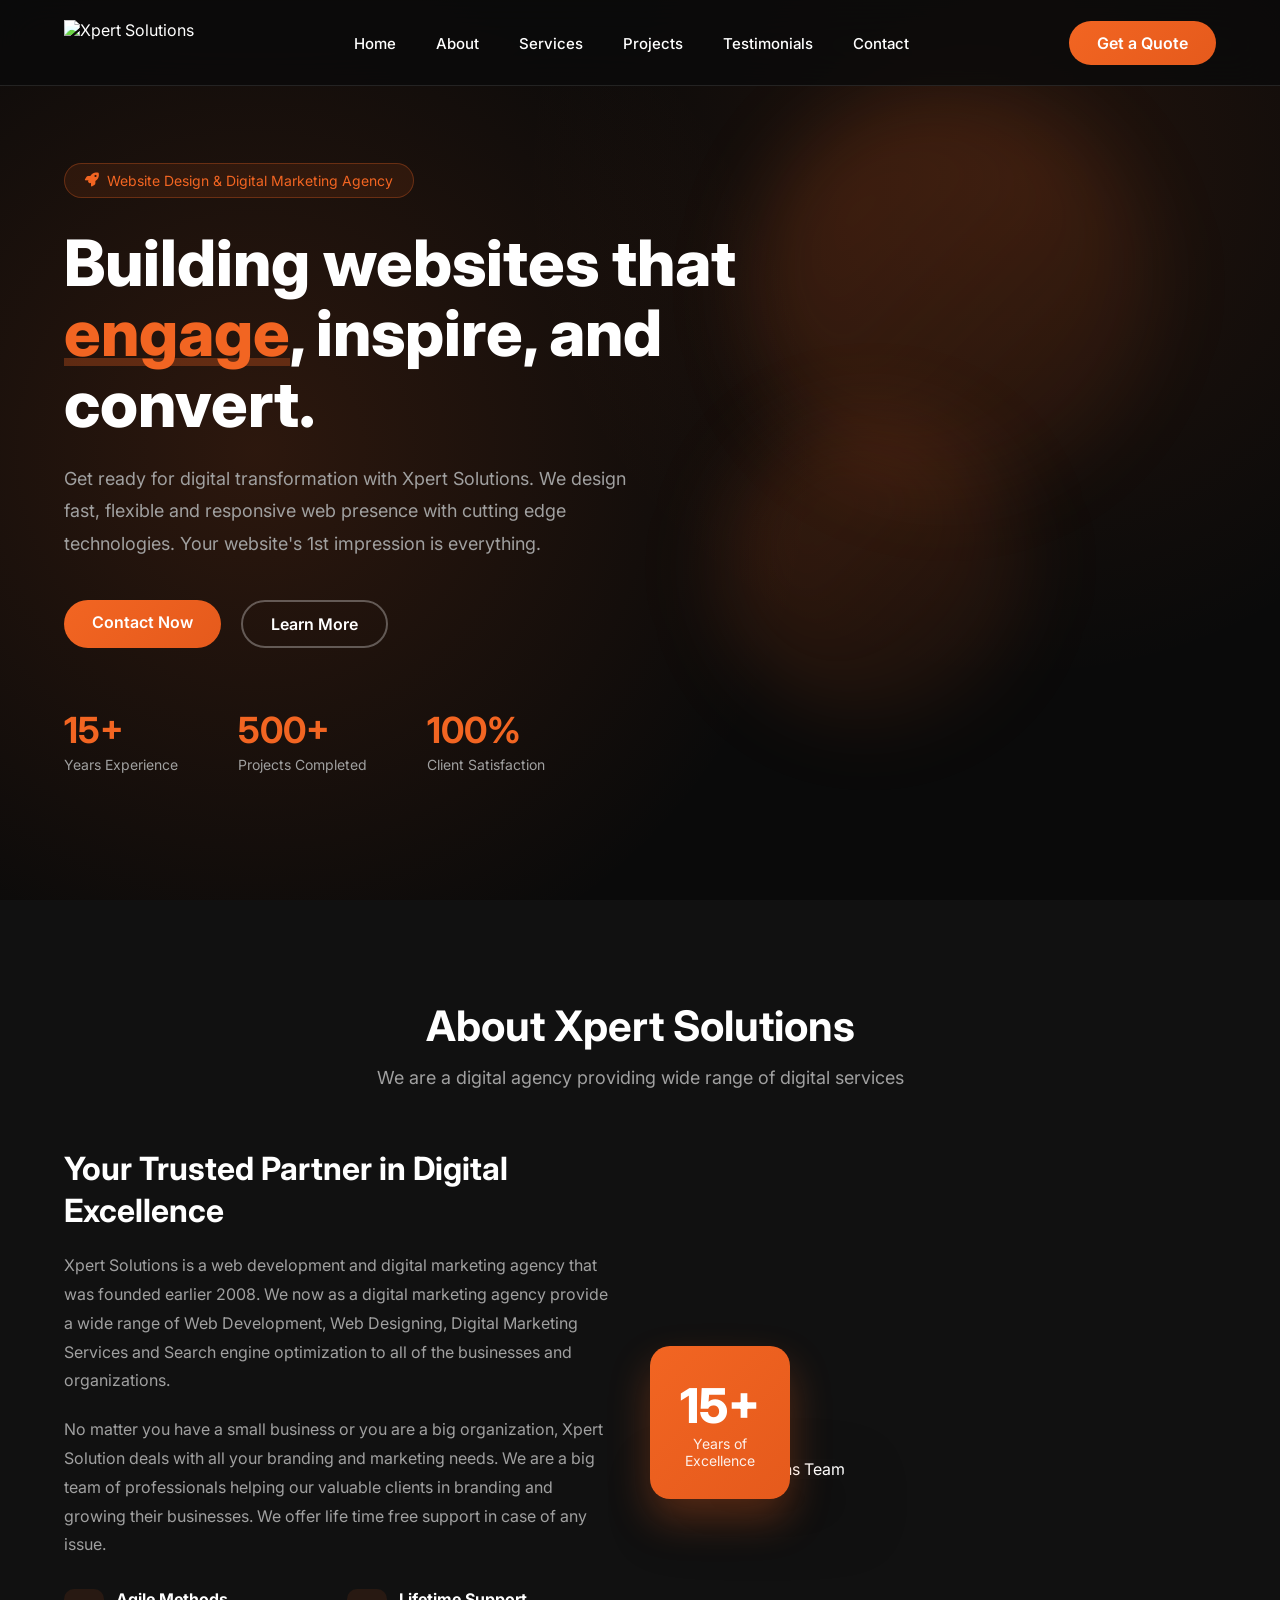
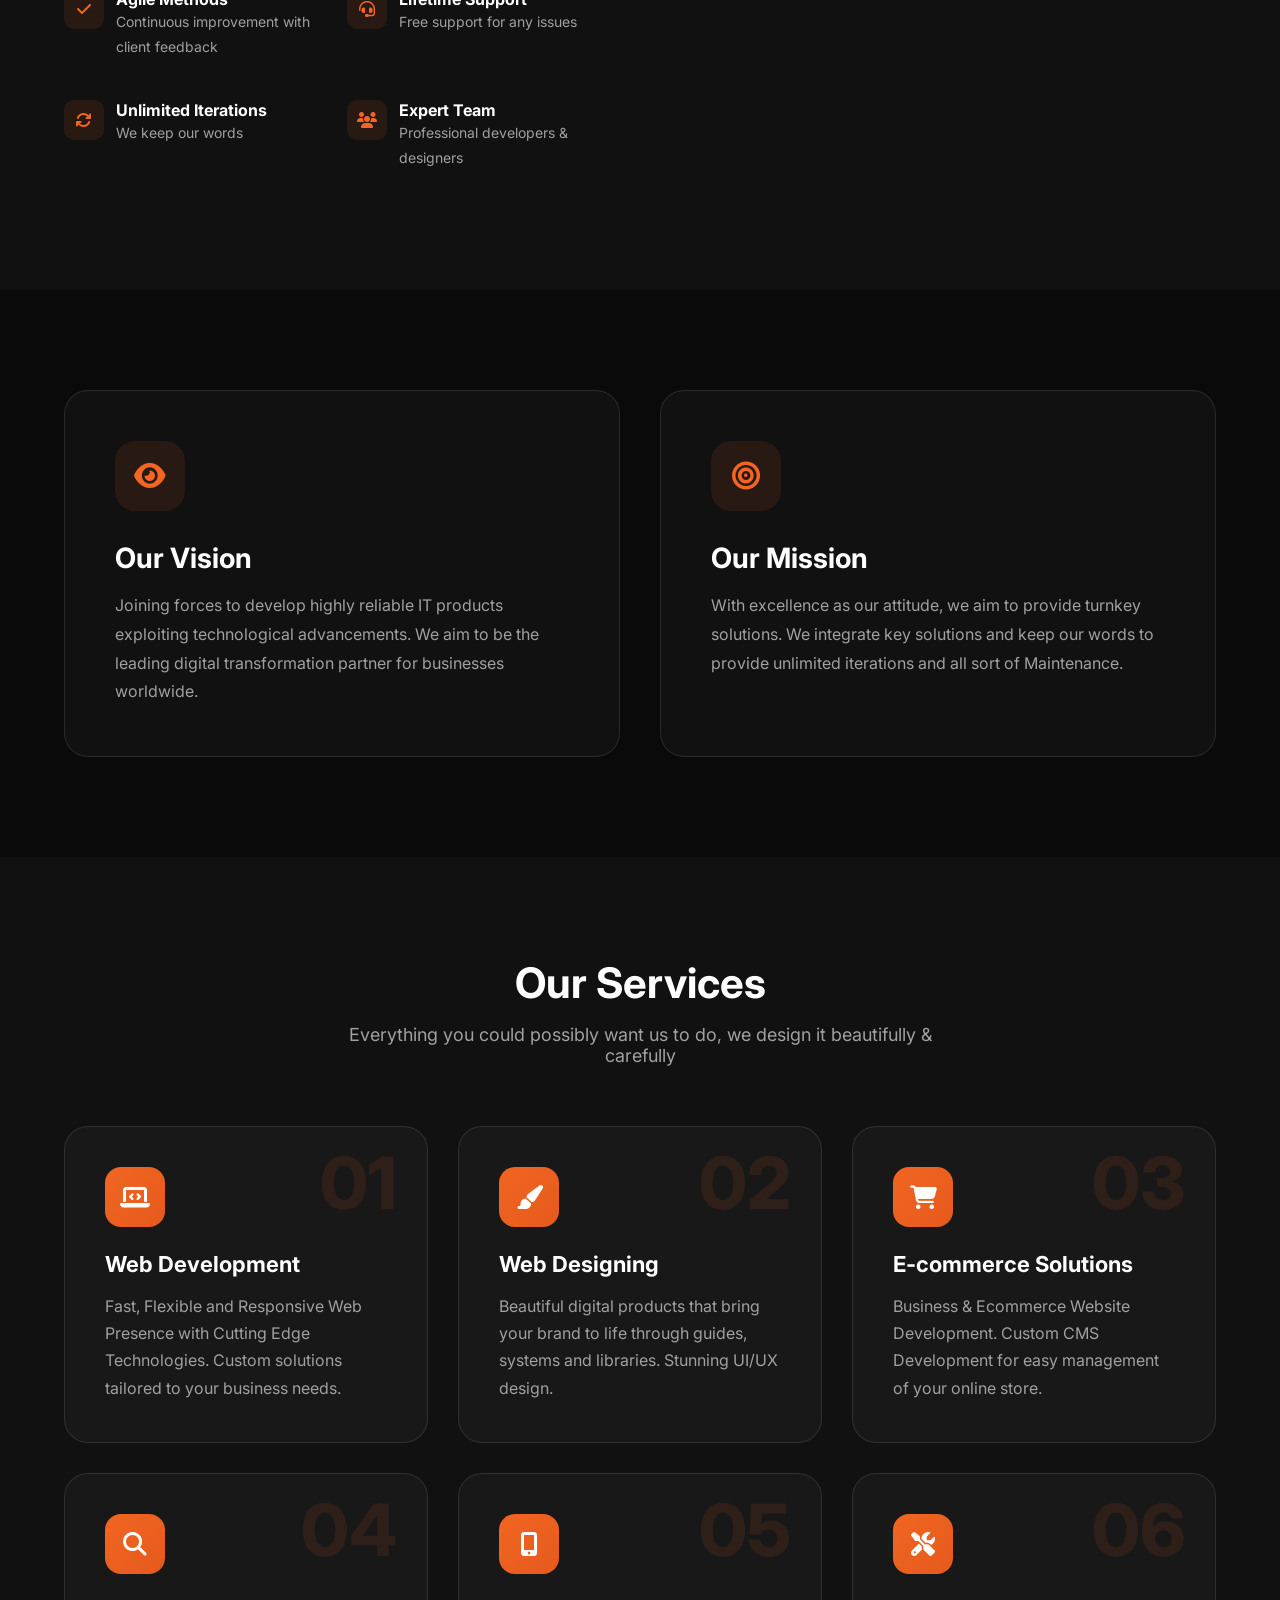
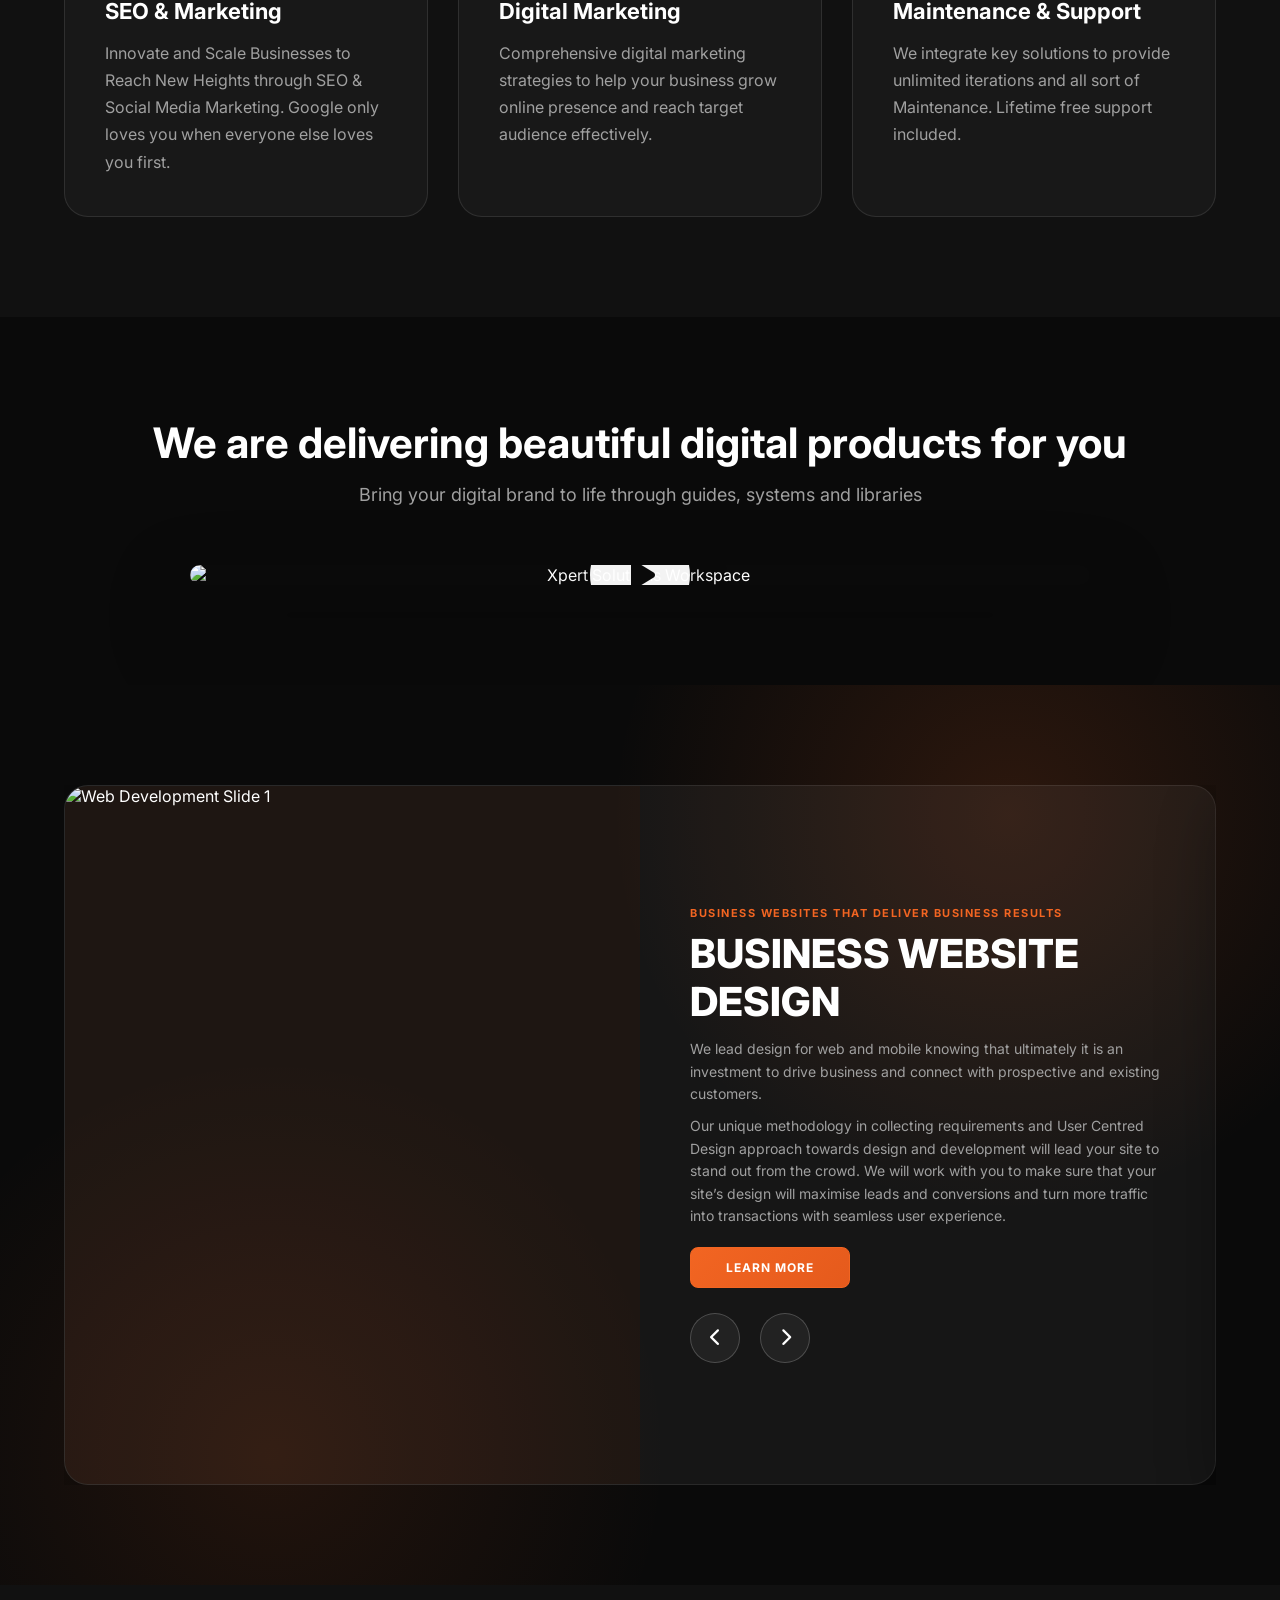
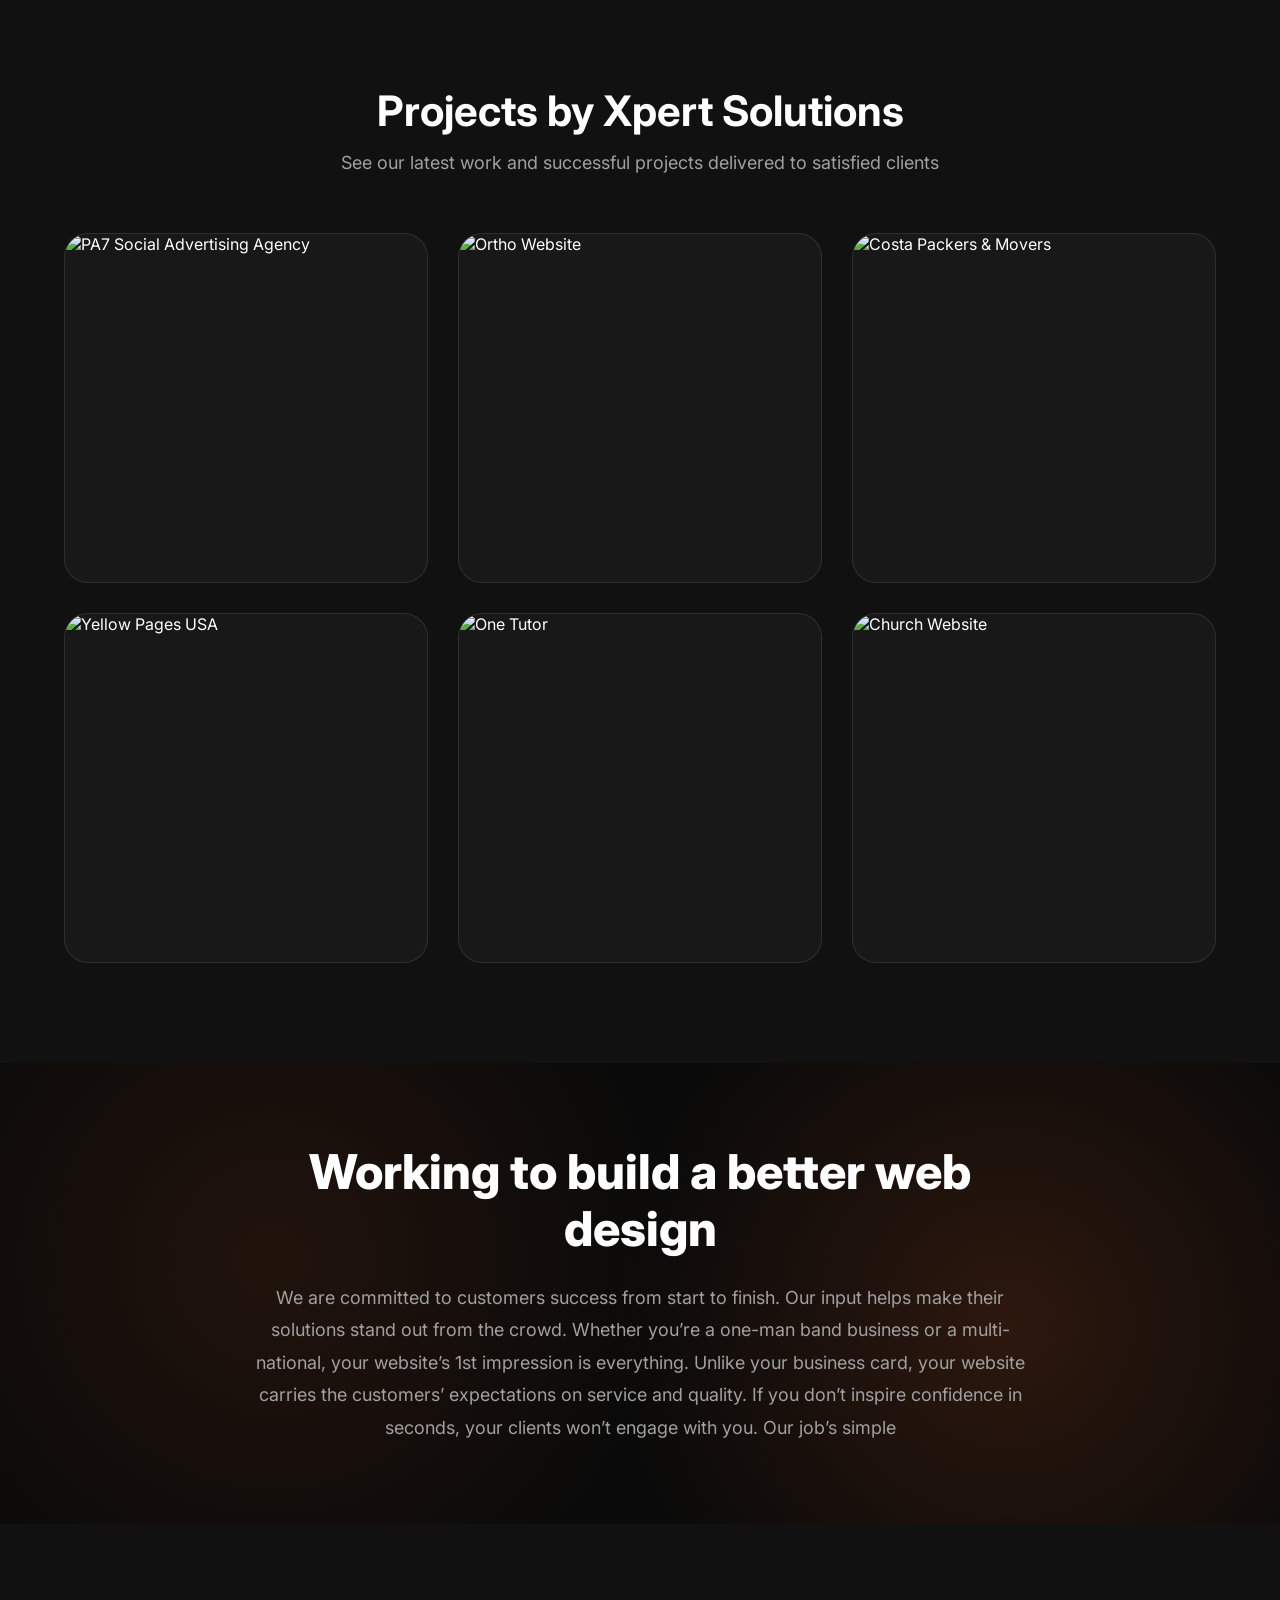
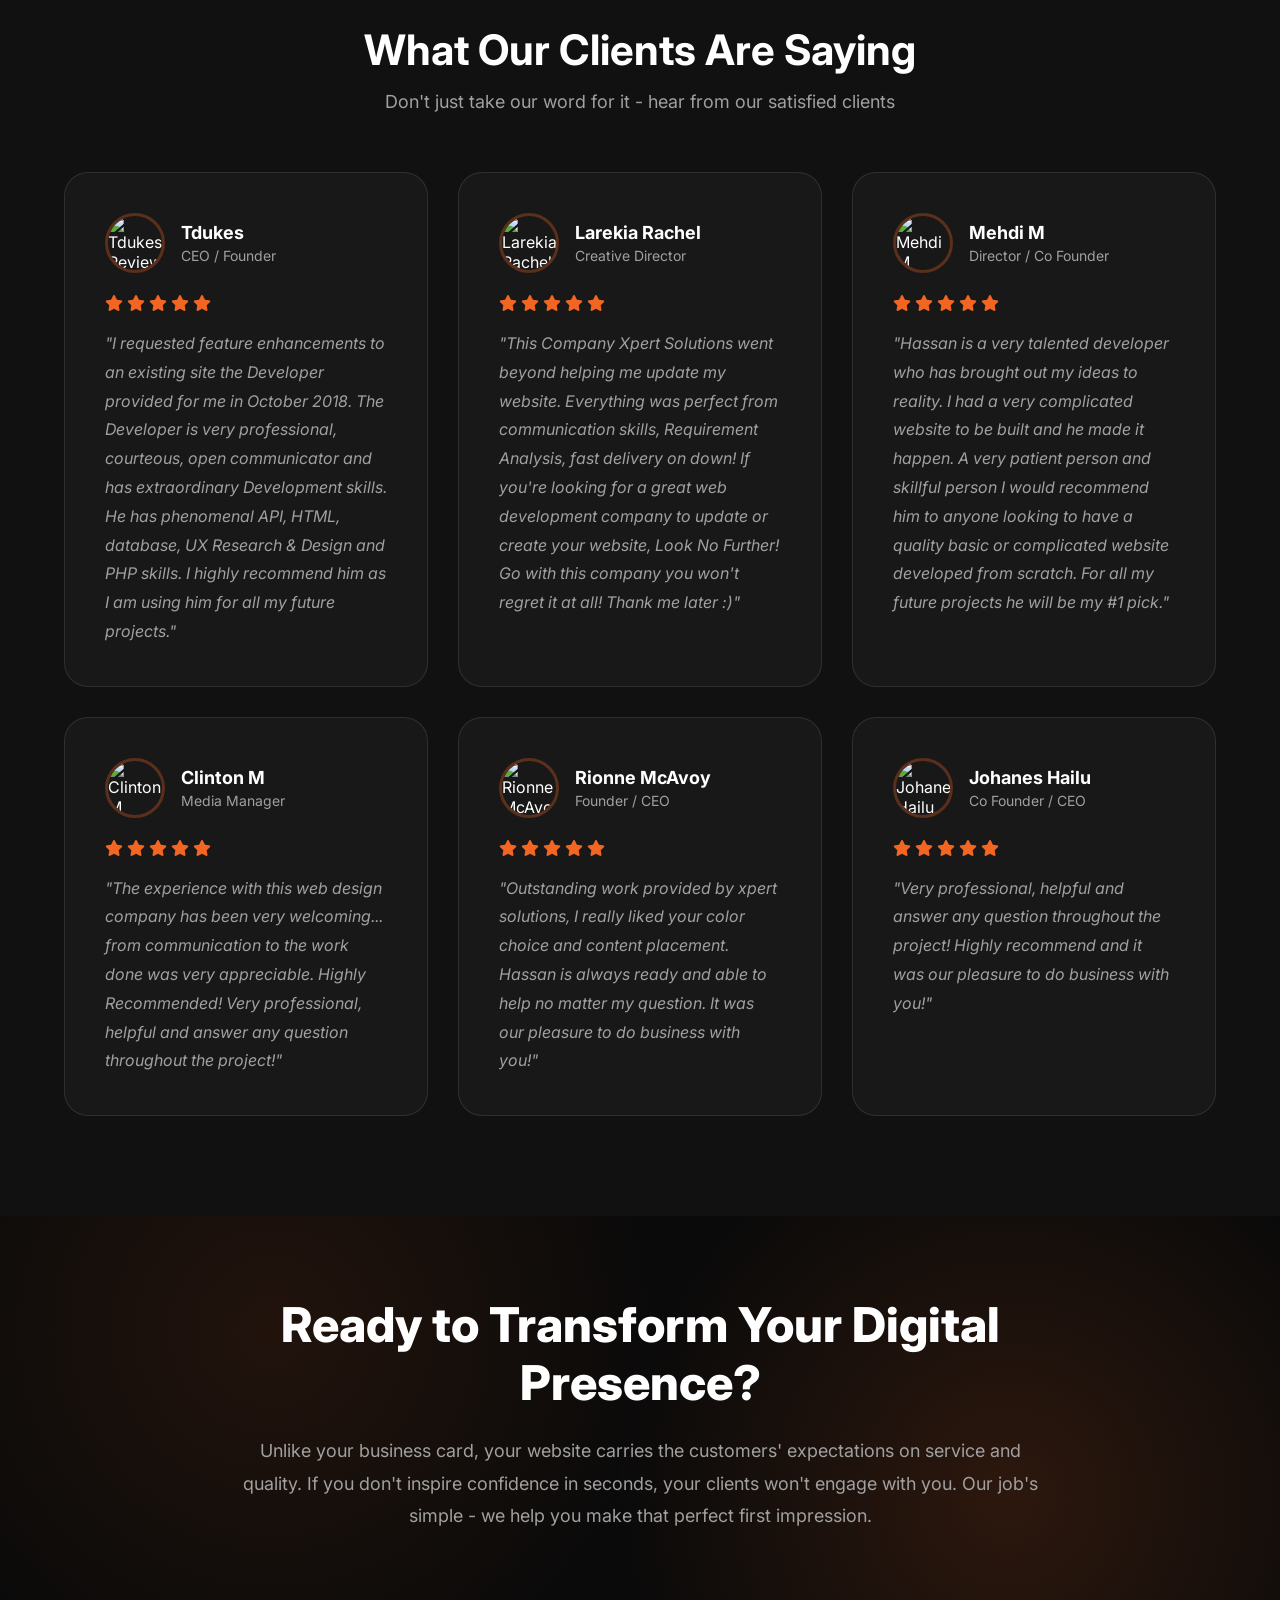
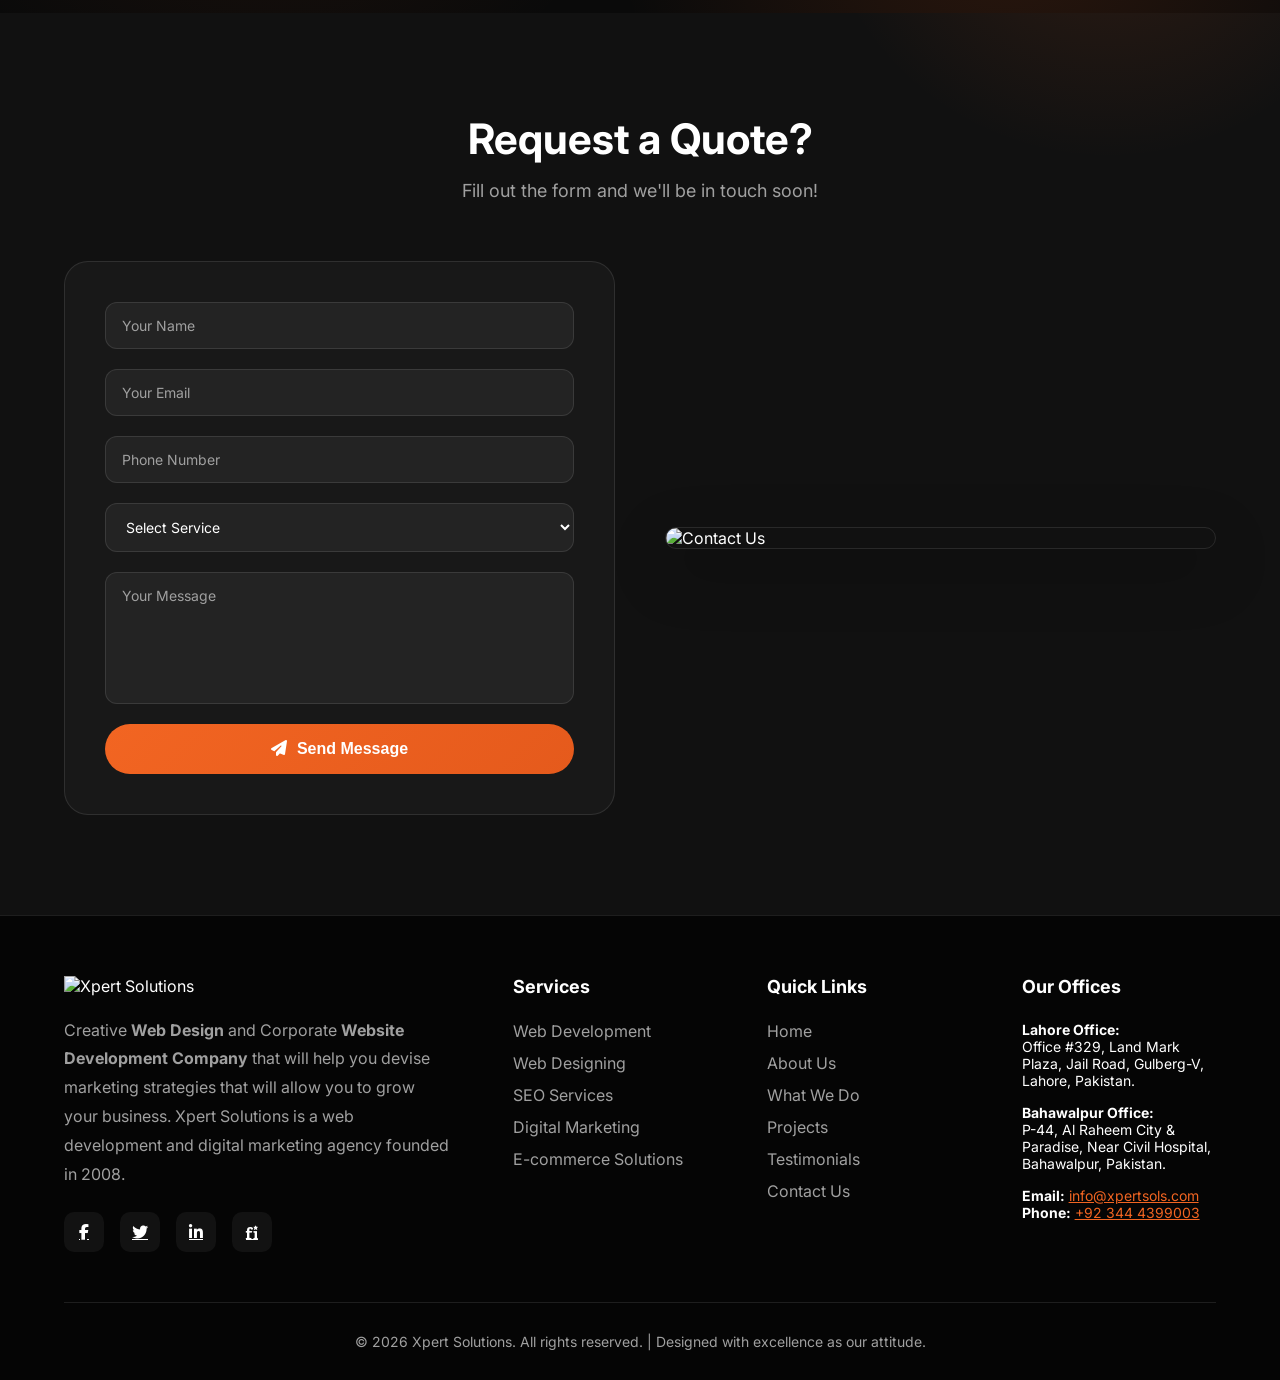
==== index.html @ 2052eae1 "first commit" ====
<!DOCTYPE html>
<html lang="en">
<head>
    <meta charset="UTF-8">
    <meta name="viewport" content="width=device-width, initial-scale=1.0">
    <meta http-equiv="X-UA-Compatible" content="IE=edge" />

    <!-- Title and Description -->
    <title>Xpert Solutions | Website Design Company in Lahore & Bahawalpur</title>
    <meta name="author" content="Xpert Solutions">
    <meta name="description" content="Xpert Solutions is a website design & development company in Lahore and Bahawalpur (Pakistan) providing solutions to design, build and maintain websites. Web development, digital marketing, and SEO services worldwide.">
    <meta name="keywords" content="Website Design Company, Xpert Solutions Lahore, Web Development, Web Development Bahawalpur, custom web design, web developing companies, web design company, Lahore, digital marketing, SEO services">

    <!-- Canonical & OG Tags -->
    <link rel="canonical" href="https://xpertsols.com/" />
    <meta property="og:title" content="Xpert Solutions | Website Design Company" />
    <meta property="og:description" content="Professional website design & development company in Lahore and Bahawalpur, Pakistan. Providing web design, web development, digital marketing, and SEO services worldwide." />
    <meta property="og:image" content="https://xpertsols.com/images/logo.png" />
    <meta property="og:type" content="website" />
    <meta property="og:url" content="https://xpertsols.com/" />

    <!-- Favicon -->
    <link rel="shortcut icon" href="images/favicon.ico">
    <link rel="apple-touch-icon" sizes="180x180" href="images/icons/apple-icon-180x180.png">
    <link rel="icon" type="image/png" sizes="32x32" href="images/icons/favicon-32x32.png">
    <link rel="icon" type="image/png" sizes="96x96" href="images/icons/favicon-96x96.png">
    <link rel="icon" type="image/png" sizes="16x16" href="images/icons/favicon-16x16.png">
    <meta name="theme-color" content="#F26522">

    <!-- Fonts -->
    <link href="https://fonts.googleapis.com/css2?family=Inter:wght@300;400;500;600;700;800;900&display=swap" rel="stylesheet">
    <link rel="stylesheet" href="https://cdnjs.cloudflare.com/ajax/libs/font-awesome/6.4.0/css/all.min.css">

    <!-- Styles -->
    <link rel="stylesheet" href="css/style.css">
    <link rel="stylesheet" href="https://unpkg.com/swiper/swiper-bundle.min.css">

    <!-- Google Analytics -->
    <script async src="https://www.googletagmanager.com/gtag/js?id=UA-179121588-1"></script>
    <script>
      window.dataLayer = window.dataLayer || [];
      function gtag(){dataLayer.push(arguments);}
      gtag('js', new Date());
      gtag('config', 'UA-179121588-1');
    </script>

    <!-- Schema.org JSON-LD Markup -->
    <script type="application/ld+json">
    {
      "@context": "https://schema.org",
      "@graph": [
        {
          "@type": "WebSite",
          "@id": "https://xpertsols.com/#website",
          "url": "https://xpertsols.com/",
          "name": "Xpert Solutions - Web Design & Development",
          "description": "Professional web design and development services from Pakistan. Expert solutions for businesses globally.",
          "potentialAction": {
            "@type": "SearchAction",
            "target": "https://xpertsols.com/?s={search_term_string}",
            "query-input": "required name=search_term_string"
          },
          "inLanguage": "en-US"
        },
        {
          "@type": "Organization",
          "@id": "https://xpertsols.com/#organization",
          "name": "Xpert Solutions",
          "alternateName": "Xpertsols",
          "url": "https://xpertsols.com/",
          "logo": "https://xpertsols.com/images/logo.png",
          "description": "A leading IT company in Pakistan offering expert web development, digital marketing, SEO, and mobile app development services worldwide.",
          "foundingDate": "2008",
          "email": "info@xpertsols.com",
          "telephone": "+923444399003",
          "contactPoint": {
            "@type": "ContactPoint",
            "telephone": "+923444399003",
            "contactType": "customer service",
            "email": "info@xpertsols.com",
            "availableLanguage": ["English", "Urdu"],
            "areaServed": ["PK", "Worldwide"]
          },
          "sameAs": [
            "https://facebook.com/xpertsolution",
            "https://twitter.com/xpertsolz",
            "https://pk.linkedin.com/company/xpert-solutions-lahore",
            "https://www.fiverr.com/xpert_solutions",
            "https://www.instagram.com/xpertsols.web/"
          ]
        },
        {
          "@type": "LocalBusiness",
          "@id": "https://xpertsols.com/#lahore-office",
          "name": "Xpert Solutions - Lahore Office",
          "url": "https://xpertsols.com/",
          "description": "Web development and digital marketing services in Lahore and worldwide.",
          "address": {
            "@type": "PostalAddress",
            "streetAddress": "Office #329, Land Mark Plaza, Jail Road, Gulberg-V",
            "addressLocality": "Lahore",
            "addressRegion": "Punjab",
            "postalCode": "54000",
            "addressCountry": "PK"
          },
          "geo": {
            "@type": "GeoCoordinates",
            "latitude": "31.5348626",
            "longitude": "74.3462584"
          },
          "telephone": "+923444399003",
          "email": "info@xpertsols.com"
        },
        {
          "@type": "LocalBusiness",
          "@id": "https://xpertsols.com/#bahawalpur-office",
          "name": "Xpert Solutions - Bahawalpur Office",
          "url": "https://xpertsols.com/",
          "description": "Web development and digital marketing services in Bahawalpur and worldwide.",
          "address": {
            "@type": "PostalAddress",
            "streetAddress": "P-44, Al Raheem City & Paradise, Near Civil Hospital",
            "addressLocality": "Bahawalpur",
            "addressRegion": "Punjab",
            "postalCode": "63100",
            "addressCountry": "PK"
          },
          "geo": {
            "@type": "GeoCoordinates",
            "latitude": "29.414143",
            "longitude": "71.716901"
          },
          "telephone": "+923444399003",
          "email": "info@xpertsols.com"
        }
      ]
    }
    </script>

    <style>
    html {
        scroll-behavior: smooth;
    }
    </style>
</head>
<body>
    <!-- Navigation -->
    <nav>
        <img src="https://kimi-web-img.moonshot.cn/img/xpertsols.com/3535f3f01b82acaddc8b05c3e791234a4aa2d5bd.png" alt="Xpert Solutions" class="logo">
        <ul class="nav-links">
            <li><a href="#home">Home</a></li>
            <li><a href="#about">About</a></li>
            <li><a href="#services">Services</a></li>
            <li><a href="#projects">Projects</a></li>
            <li><a href="#testimonials">Testimonials</a></li>
            <li><a href="#contact">Contact</a></li>
        </ul>
        <a href="#contact" class="cta-btn">Get a Quote</a>
    </nav>

    <!-- Hero Section -->
    <section class="hero" id="home">
        <div class="hero-bg"></div>
        <div class="floating-shape shape-1"></div>
        <div class="floating-shape shape-2"></div>

        <div class="hero-content">
            <div class="hero-badge">
                <i class="fas fa-rocket"></i>
                <span>Website Design & Digital Marketing Agency</span>
            </div>
            <h1>Building websites that <span>engage</span>, inspire, and convert.</h1>
            <p>Get ready for digital transformation with Xpert Solutions. We design fast, flexible and responsive web presence with cutting edge technologies. Your website's 1st impression is everything.</p>
            <div class="hero-buttons">
                <a href="#contact" class="cta-btn">Contact Now</a>
                <a href="#about" class="btn-secondary">Learn More</a>
            </div>
            <div class="hero-stats">
                <div class="stat-item">
                    <h3>15+</h3>
                    <p>Years Experience</p>
                </div>
                <div class="stat-item">
                    <h3>500+</h3>
                    <p>Projects Completed</p>
                </div>
                <div class="stat-item">
                    <h3>100%</h3>
                    <p>Client Satisfaction</p>
                </div>
            </div>
        </div>
    </section>

    <!-- About Section -->
    <section class="about" id="about">
        <div class="section-header scroll-reveal">
            <h2>About Xpert Solutions</h2>
            <p>We are a digital agency providing wide range of digital services</p>
        </div>

        <div class="about-grid">
            <div class="about-content scroll-reveal">
                <h3>Your Trusted Partner in Digital Excellence</h3>
                <p>Xpert Solutions is a web development and digital marketing agency that was founded earlier 2008. We now as a digital marketing agency provide a wide range of Web Development, Web Designing, Digital Marketing Services and Search engine optimization to all of the businesses and organizations.</p>
                <p>No matter you have a small business or you are a big organization, Xpert Solution deals with all your branding and marketing needs. We are a big team of professionals helping our valuable clients in branding and growing their businesses. We offer life time free support in case of any issue.</p>

                <div class="about-features">
                    <div class="feature-item">
                        <div class="feature-icon">
                            <i class="fas fa-check"></i>
                        </div>
                        <div>
                            <h4>Agile Methods</h4>
                            <p style="font-size: 14px;">Continuous improvement with client feedback</p>
                        </div>
                    </div>
                    <div class="feature-item">
                        <div class="feature-icon">
                            <i class="fas fa-headset"></i>
                        </div>
                        <div>
                            <h4>Lifetime Support</h4>
                            <p style="font-size: 14px;">Free support for any issues</p>
                        </div>
                    </div>
                    <div class="feature-item">
                        <div class="feature-icon">
                            <i class="fas fa-sync"></i>
                        </div>
                        <div>
                            <h4>Unlimited Iterations</h4>
                            <p style="font-size: 14px;">We keep our words</p>
                        </div>
                    </div>
                    <div class="feature-item">
                        <div class="feature-icon">
                            <i class="fas fa-users"></i>
                        </div>
                        <div>
                            <h4>Expert Team</h4>
                            <p style="font-size: 14px;">Professional developers & designers</p>
                        </div>
                    </div>
                </div>
            </div>

            <div class="about-image scroll-reveal">
                <img src="https://images.unsplash.com/photo-1522071820081-009f0129c71c?w=800&auto=format&fit=crop&q=80" alt="Xpert Solutions Team">
                <div class="experience-badge">
                    <h4>15+</h4>
                    <p>Years of<br>Excellence</p>
                </div>
            </div>
        </div>
    </section>

    <!-- Vision & Mission -->
    <section class="vision-mission">
        <div class="vm-grid">
            <div class="vm-card scroll-reveal">
                <div class="vm-icon">
                    <i class="fas fa-eye"></i>
                </div>
                <h3>Our Vision</h3>
                <p>Joining forces to develop highly reliable IT products exploiting technological advancements. We aim to be the leading digital transformation partner for businesses worldwide.</p>
            </div>
            <div class="vm-card scroll-reveal">
                <div class="vm-icon">
                    <i class="fas fa-bullseye"></i>
                </div>
                <h3>Our Mission</h3>
                <p>With excellence as our attitude, we aim to provide turnkey solutions. We integrate key solutions and keep our words to provide unlimited iterations and all sort of Maintenance.</p>
            </div>
        </div>
    </section>

    <!-- Services Section -->
    <section class="services" id="services">
        <div class="section-header scroll-reveal">
            <h2>Our Services</h2>
            <p>Everything you could possibly want us to do, we design it beautifully & carefully</p>
        </div>

        <div class="services-grid">
            <div class="service-card scroll-reveal">
                <span class="service-number">01</span>
                <div class="service-icon">
                    <i class="fas fa-laptop-code"></i>
                </div>
                <h3>Web Development</h3>
                <p>Fast, Flexible and Responsive Web Presence with Cutting Edge Technologies. Custom solutions tailored to your business needs.</p>
            </div>

            <div class="service-card scroll-reveal">
                <span class="service-number">02</span>
                <div class="service-icon">
                    <i class="fas fa-paint-brush"></i>
                </div>
                <h3>Web Designing</h3>
                <p>Beautiful digital products that bring your brand to life through guides, systems and libraries. Stunning UI/UX design.</p>
            </div>

            <div class="service-card scroll-reveal">
                <span class="service-number">03</span>
                <div class="service-icon">
                    <i class="fas fa-shopping-cart"></i>
                </div>
                <h3>E-commerce Solutions</h3>
                <p>Business & Ecommerce Website Development. Custom CMS Development for easy management of your online store.</p>
            </div>

            <div class="service-card scroll-reveal">
                <span class="service-number">04</span>
                <div class="service-icon">
                    <i class="fas fa-search"></i>
                </div>
                <h3>SEO & Marketing</h3>
                <p>Innovate and Scale Businesses to Reach New Heights through SEO & Social Media Marketing. Google only loves you when everyone else loves you first.</p>
            </div>

            <div class="service-card scroll-reveal">
                <span class="service-number">05</span>
                <div class="service-icon">
                    <i class="fas fa-mobile-alt"></i>
                </div>
                <h3>Digital Marketing</h3>
                <p>Comprehensive digital marketing strategies to help your business grow online presence and reach target audience effectively.</p>
            </div>

            <div class="service-card scroll-reveal">
                <span class="service-number">06</span>
                <div class="service-icon">
                    <i class="fas fa-tools"></i>
                </div>
                <h3>Maintenance & Support</h3>
                <p>We integrate key solutions to provide unlimited iterations and all sort of Maintenance. Lifetime free support included.</p>
            </div>
        </div>
    </section>

    <!-- Video Section -->
    <section class="video-section">
        <div class="section-header scroll-reveal">
            <h2>We are delivering beautiful digital products for you</h2>
            <p>Bring your digital brand to life through guides, systems and libraries</p>
        </div>

        <div class="video-container scroll-reveal">
            <div class="video-wrapper">
                <img src="https://images.unsplash.com/photo-1600880292203-757bb62b4baf?w=900&auto=format&fit=crop&q=80" alt="Xpert Solutions Workspace">
                <div class="play-button" onclick="alert('Video coming soon!')">
                    <i class="fas fa-play"></i>
                </div>
            </div>
        </div>
    </section>

    <!-- Services Slider Section -->
    <section class="services-slider-section">
        <div class="swiper-container" id="servicesSwiper">
            <div class="swiper-wrapper">
                <!-- Slide 1 -->
                <div class="swiper-slide">
                    <div class="slider-content-wrapper">
                        <div class="slider-image-side">
                            <img src="https://xpertsols.com/images/parallax-bg8.jpg?w=800&auto=format&fit=crop&q=80" alt="Web Development Slide 1">
                        </div>
                        <div class="slider-text-side">
                            <span class="slider-tag">BUSINESS WEBSITES THAT DELIVER BUSINESS RESULTS</span>
                            <h2 class="slider-heading">BUSINESS WEBSITE DESIGN</h2>
                            <p class="slider-description">We lead design for web and mobile knowing that ultimately it is an investment to drive business and connect with prospective and existing customers.</p>
                            <p class="slider-description">Our unique methodology in collecting requirements and User Centred Design approach towards design and development will lead your site to stand out from the crowd. We will work with you to make sure that your site’s design will maximise leads and conversions and turn more traffic into transactions with seamless user experience.</p>
                            <a href="#contact" class="slider-btn">LEARN MORE</a>
                            <div class="slider-nav-custom">
                                <button class="slider-arrow slider-prev">
                                    <i class="fas fa-chevron-left"></i>
                                </button>
                                <button class="slider-arrow slider-next">
                                    <i class="fas fa-chevron-right"></i>
                                </button>
                            </div>
                        </div>
                    </div>
                </div>

                <!-- Slide 2 -->
                <div class="swiper-slide">
                    <div class="slider-content-wrapper">
                        <div class="slider-image-side">
                            <img src="https://xpertsols.com/images/homepage-9-parallax-img6.jpg?w=800&auto=format&fit=crop&q=80" alt="Web Design Slide 2">
                        </div>
                        <div class="slider-text-side">
                            <span class="slider-tag">GREAT USABILITY AND RESULTS ON ALL DEVICES</span>
                            <h2 class="slider-heading">RESPONSIVE WEB DESIGN</h2>
                            <p class="slider-description"><strong>There is no longer need for separate mobile or tablet websites, as we can bring it all together in one solution.</strong> Make your new site available to all platforms and perform efficiently on any device. Any digital project we will do for you on the web we will make sure that it seamlessly works on any device and any platform.</p>
                            <p class="slider-description">This means that whether your prospects are coming from mobile, tablet, laptop, desktop or TV – the site will work seamlessly giving the same great user experience. We achieve this by introducing mobile first approach from the beginning of the project. When we do design mobile first is our thinking and at development stage our developers and designers use clever CSS, JavaScript, jQuery, media queries to make it all happen.</p>
                            <a href="#contact" class="slider-btn">ABOUT COMPANY</a>
                            <div class="slider-nav-custom">
                                <button class="slider-arrow slider-prev">
                                    <i class="fas fa-chevron-left"></i>
                                </button>
                                <button class="slider-arrow slider-next">
                                    <i class="fas fa-chevron-right"></i>
                                </button>
                            </div>
                        </div>
                    </div>
                </div>

                <!-- Slide 3 -->
                <div class="swiper-slide">
                    <div class="slider-content-wrapper">
                        <div class="slider-image-side">
                            <img src="https://xpertsols.com/images/banner/xpert-solutions-bg-01.jpg?w=800&auto=format&fit=crop&q=80" alt="E-commerce Slide 3">
                        </div>
                        <div class="slider-text-side">
                            <span class="slider-tag">HIGHER CONVERSION RATES WITH THE RIGHT USER EXPERIENCE</span>
                            <h2 class="slider-heading">ECOMMERCE WEBSITE Development</h2>
                            <p class="slider-description"><strong>Our customer centric persona and goal driven design and development methodology delivers a digital presence that not only makes your brand stand out from the crowd but delivers on the conversion goals of your digital strategy.</strong> When designing for eCommerce store our main focus is to maintain the brand identity according to your guidelines and aesthetics while at the same time optimise the design to increase user engagement and time on site, while lowering bounce rates and boosting conversions.</p>
                            <p class="slider-description">Using the user centred design methodology, we are able to draw the right balance between business and prospect goals. As a result our eCommerce sites are search engine friendly, on site search drives the prospect to the products they are looking for and prime real estate on both desktops and mobile is efficiently used so that customer always able to find what they are looking for easily.</p>
                            <a href="#contact" class="slider-btn">GET STARTED</a>
                            <div class="slider-nav-custom">
                                <button class="slider-arrow slider-prev">
                                    <i class="fas fa-chevron-left"></i>
                                </button>
                                <button class="slider-arrow slider-next">
                                    <i class="fas fa-chevron-right"></i>
                                </button>
                            </div>
                        </div>
                    </div>
                </div>

                <!-- Slide 4 -->
                <div class="swiper-slide">
                    <div class="slider-content-wrapper">
                        <div class="slider-image-side">
                            <img src="https://xpertsols.com/images/image-right.png?w=800&auto=format&fit=crop&q=80" alt="Web Design Slide 2">
                        </div>
                        <div class="slider-text-side">
                            <span class="slider-tag">EASY WEBSITE ORGANIZATION AND MAINTENANCE</span>
                            <h2 class="slider-heading">WORDPRESS WEBSITE</h2>
                            <p class="slider-description"><strong>We use one of the most well-respected platforms in the industry. WordPress has an extensive range of features and has a huge array of plugins.</strong> It is the leading open source Content Management System (CMS) for all types of sites. When we launch our sites, we store all the content along with design and images in WordPress.</p>
                            <p class="slider-description">Using the user centred design methodology, we are able to draw the right balance between business and prospect goals. As a result, our WordPress sites are search engine friendly, on site search drives the prospect to the service they are looking for and prime real estate on both desktops and mobile is efficiently used so that customer always able to find what they are looking for easily. The use of templates within the CMS leads to brand consistency and low cost as same templates can be reused again and again.</p>
                            <a href="#contact" class="slider-btn">ABOUT COMPANY</a>
                            <div class="slider-nav-custom">
                                <button class="slider-arrow slider-prev">
                                    <i class="fas fa-chevron-left"></i>
                                </button>
                                <button class="slider-arrow slider-next">
                                    <i class="fas fa-chevron-right"></i>
                                </button>
                            </div>
                        </div>
                    </div>
                </div>
            </div>
        </div>
    </section>

    <!-- Projects Section -->
    <section class="projects" id="projects">
        <div class="section-header scroll-reveal">
            <h2>Projects by Xpert Solutions</h2>
            <p>See our latest work and successful projects delivered to satisfied clients</p>
        </div>

        <div class="projects-grid">
            <div class="project-card scroll-reveal">
                <div class="project-image cursor-pointer" onclick="openLightbox('https://xpertsols.com/images/PA7-Social-Advertising-Agency.jpg', 'PA7 Social Advertising Agency')">
                    <img src="https://xpertsols.com/images/PA7-Social-Advertising-Agency.jpg" alt="PA7 Social Advertising Agency">
                    <div class="project-overlay">
                        <div class="project-info cursor-pointer" onclick="event.stopPropagation(); window.open('https://pa7.jora-friends-entwicklungsserver.de/', '_blank')">
                            <h3 class="project-link">PA7 Social Advertising</h3>
                            <p class="project-link">Website Development</p>
                        </div>
                    </div>
                </div>
            </div>

            <div class="project-card scroll-reveal">
                <div class="project-image cursor-pointer" onclick="openLightbox('https://xpertsols.com/images/ortho.jpg', 'Ortho Website')">
                    <img src="https://xpertsols.com/images/ortho.jpg" alt="Ortho Website">
                    <div class="project-overlay">
                        <div class="project-info cursor-pointer" onclick="event.stopPropagation(); window.open('https://orthopaedietechnik-kuehnreich.de/', '_blank')">
                            <h3 class="project-link">Ortho Website</h3>
                            <p class="project-link">WordPress Development</p>
                        </div>
                    </div>
                </div>
            </div>

            <div class="project-card scroll-reveal">
                <div class="project-image cursor-pointer" onclick="openLightbox('https://xpertsols.com/images/costa.jpg', 'Costa Packers & Movers')">
                    <img src="https://xpertsols.com/images/costa.jpg" alt="Costa Packers & Movers">
                    <div class="project-overlay">
                        <div class="project-info cursor-pointer" onclick="event.stopPropagation(); window.open('https://www.costa.com.pk/', '_blank')">
                            <h3 class="project-link">Costa Packers</h3>
                            <p class="project-link">Web & CMS Development</p>
                        </div>
                    </div>
                </div>
            </div>

            <div class="project-card scroll-reveal">
                <div class="project-image cursor-pointer" onclick="openLightbox('https://xpertsols.com/images/ypages.jpg', 'Yellow Pages USA')">
                    <img src="https://xpertsols.com/images/ypages.jpg" alt="Yellow Pages USA">
                    <div class="project-overlay">
                        <div class="project-info cursor-pointer" onclick="event.stopPropagation(); window.open('https://ypages.us/', '_blank')">
                            <h3 class="project-link">Yellow Pages USA</h3>
                            <p class="project-link">CMS Development & Design</p>
                        </div>
                    </div>
                </div>
            </div>

            <div class="project-card scroll-reveal">
                <div class="project-image cursor-pointer" onclick="openLightbox('https://xpertsols.com/images/one-tutor.jpg', 'One Tutor')">
                    <img src="https://xpertsols.com/images/one-tutor.jpg" alt="One Tutor">
                    <div class="project-overlay">
                        <div class="project-info cursor-pointer" onclick="event.stopPropagation(); window.open('https://onetutor.net/', '_blank')">
                            <h3 class="project-link">One Tutor</h3>
                            <p class="project-link">Web & Mobile App Development</p>
                        </div>
                    </div>
                </div>
            </div>

            <div class="project-card scroll-reveal">
                <div class="project-image cursor-pointer" onclick="openLightbox('https://xpertsols.com/images/church.jpg', 'Xpert Solutions')">
                    <img src="https://xpertsols.com/images/church.jpg" alt="Church Website">
                    <div class="project-overlay">
                        <div class="project-info cursor-pointer" onclick="event.stopPropagation(); window.open('https://xpertsols.com/', '_blank')">
                            <h3 class="project-link">Church Website</h3>
                            <p class="project-link">Website Design</p>
                        </div>
                    </div>
                </div>
            </div>
        </div>

        <!-- Lightbox Modal -->
        <div class="lightbox-modal" id="lightboxModal">
            <span class="lightbox-close" onclick="closeLightbox()">&times;</span>
            <img class="lightbox-image" id="lightboxImage" src="" alt="Project Image">
            <div class="lightbox-caption" id="lightboxCaption"></div>
        </div>
    </section>
    <!-- Working to build -->
    <section class="ready-section">
        <div class="ready-container">
            <div class="ready-content scroll-reveal">
                <h2>Working to build a better web design</h2>
                <p>We are committed to customers success from start to finish. Our input helps make their solutions stand out from the crowd.

Whether you’re a one-man band business or a multi-national, your website’s 1st impression is everything. Unlike your business card, your website carries the customers’ expectations on service and quality. If you don’t inspire confidence in seconds, your clients won’t engage with you. Our job’s simple</p>
            </div>
        </div>
    </section>
    <!-- Testimonials -->
    <section class="testimonials" id="testimonials">
        <div class="section-header scroll-reveal">
            <h2>What Our Clients Are Saying</h2>
            <p>Don't just take our word for it - hear from our satisfied clients</p>
        </div>

        <div class="testimonials-grid">
            <div class="testimonial-card scroll-reveal">
                <div class="testimonial-header">
                    <img src="https://xpertsols.com/images/tdukes.png" alt="Tdukes Review" class="testimonial-avatar">
                    <div class="testimonial-info">
                        <h4>Tdukes</h4>
                        <p>CEO / Founder </p>
                    </div>
                </div>
                <div class="stars">
                    <i class="fas fa-star"></i>
                    <i class="fas fa-star"></i>
                    <i class="fas fa-star"></i>
                    <i class="fas fa-star"></i>
                    <i class="fas fa-star"></i>
                </div>
                <p class="testimonial-text">"I requested feature enhancements to an existing site the Developer provided for me in October 2018. The Developer is very professional, courteous, open communicator and has extraordinary Development skills. He has phenomenal API, HTML, database, UX Research & Design and PHP skills. I highly recommend him as I am using him for all my future projects."</p>
            </div>

            <div class="testimonial-card scroll-reveal">
                <div class="testimonial-header">
                    <img src="https://xpertsols.com/images/larekia.png" alt="Larekia Rachel" class="testimonial-avatar">
                    <div class="testimonial-info">
                        <h4>Larekia Rachel</h4>
                        <p>Creative Director</p>
                    </div>
                </div>
                <div class="stars">
                    <i class="fas fa-star"></i>
                    <i class="fas fa-star"></i>
                    <i class="fas fa-star"></i>
                    <i class="fas fa-star"></i>
                    <i class="fas fa-star"></i>
                </div>
                <p class="testimonial-text">"This Company Xpert Solutions went beyond helping me update my website. Everything was perfect from communication skills, Requirement Analysis, fast delivery on down! If you're looking for a great web development company to update or create your website, Look No Further! Go with this company you won't regret it at all! Thank me later :)"</p>
            </div>

            <div class="testimonial-card scroll-reveal">
                <div class="testimonial-header">
                    <img src="https://xpertsols.com/images/mehdi.png" alt="Mehdi M" class="testimonial-avatar">
                    <div class="testimonial-info">
                        <h4>Mehdi M</h4>
                        <p>Director / Co Founder</p>
                    </div>
                </div>
                <div class="stars">
                    <i class="fas fa-star"></i>
                    <i class="fas fa-star"></i>
                    <i class="fas fa-star"></i>
                    <i class="fas fa-star"></i>
                    <i class="fas fa-star"></i>
                </div>
                <p class="testimonial-text">"Hassan is a very talented developer who has brought out my ideas to reality. I had a very complicated website to be built and he made it happen. A very patient person and skillful person I would recommend him to anyone looking to have a quality basic or complicated website developed from scratch. For all my future projects he will be my #1 pick."</p>
            </div>

            <div class="testimonial-card scroll-reveal">
                <div class="testimonial-header">
                    <img src="https://xpertsols.com/images/clinton.png" alt="Clinton M" class="testimonial-avatar">
                    <div class="testimonial-info">
                        <h4>Clinton M</h4>
                        <p>Media Manager</p>
                    </div>
                </div>
                <div class="stars">
                    <i class="fas fa-star"></i>
                    <i class="fas fa-star"></i>
                    <i class="fas fa-star"></i>
                    <i class="fas fa-star"></i>
                    <i class="fas fa-star"></i>
                </div>
                <p class="testimonial-text">"The experience with this web design company has been very welcoming... from communication to the work done was very appreciable. Highly Recommended! Very professional, helpful and answer any question throughout the project!"</p>
            </div>

            <div class="testimonial-card scroll-reveal">
                <div class="testimonial-header">
                    <img src="https://xpertsols.com/images/rionne.png" alt="Rionne McAvoy" class="testimonial-avatar">
                    <div class="testimonial-info">
                        <h4>Rionne McAvoy</h4>
                        <p>Founder / CEO</p>
                    </div>
                </div>
                <div class="stars">
                    <i class="fas fa-star"></i>
                    <i class="fas fa-star"></i>
                    <i class="fas fa-star"></i>
                    <i class="fas fa-star"></i>
                    <i class="fas fa-star"></i>
                </div>
                <p class="testimonial-text">"Outstanding work provided by xpert solutions, I really liked your color choice and content placement. Hassan is always ready and able to help no matter my question. It was our pleasure to do business with you!"</p>
            </div>

            <div class="testimonial-card scroll-reveal">
                <div class="testimonial-header">
                    <img src="https://xpertsols.com/images/johanes.jpeg" alt="Johanes Hailu" class="testimonial-avatar">
                    <div class="testimonial-info">
                        <h4>Johanes Hailu</h4>
                        <p>Co Founder / CEO</p>
                    </div>
                </div>
                <div class="stars">
                    <i class="fas fa-star"></i>
                    <i class="fas fa-star"></i>
                    <i class="fas fa-star"></i>
                    <i class="fas fa-star"></i>
                    <i class="fas fa-star"></i>
                </div>
                <p class="testimonial-text">"Very professional, helpful and answer any question throughout the project! Highly recommend and it was our pleasure to do business with you!"</p>
            </div>
        </div>
    </section>

    <!-- Ready to Transform Section -->
    <section class="ready-section">
        <div class="ready-container">
            <div class="ready-content scroll-reveal">
                <h2>Ready to Transform Your Digital Presence?</h2>
                <p>Unlike your business card, your website carries the customers' expectations on service and quality. If you don't inspire confidence in seconds, your clients won't engage with you. Our job's simple - we help you make that perfect first impression.</p>
            </div>
        </div>
    </section>

    <!-- Contact Form Section -->
    <section class="contact-section" id="contact">
        <div class="section-header scroll-reveal">
            <h2>Request a Quote?</h2>
            <p>Fill out the form and we'll be in touch soon!</p>
        </div>

        <div class="contact-wrapper">
            <div class="contact-container scroll-reveal">
                <form class="contact-form" id="contactForm">
                    <div class="form-group">
                        <input type="text" placeholder="Your Name" name="name" required>
                    </div>

                    <div class="form-group">
                        <input type="email" placeholder="Your Email" name="email" required>
                    </div>

                    <div class="form-group">
                        <input type="tel" placeholder="Phone Number" name="phone" required>
                    </div>

                    <div class="form-group">
                        <select name="service" required>
                            <option value="" disabled selected>Select Service</option>
                            <option value="web-development">Web Development</option>
                            <option value="web-design">Web Designing</option>
                            <option value="ecommerce">E-commerce Solutions</option>
                            <option value="seo-marketing">SEO & Marketing</option>
                            <option value="digital-marketing">Digital Marketing</option>
                            <option value="maintenance">Maintenance & Support</option>
                        </select>
                    </div>

                    <div class="form-group">
                        <textarea placeholder="Your Message" name="message" rows="6" required></textarea>
                    </div>

                    <button type="submit" class="cta-btn" style="width: 100%; padding: 16px 40px; font-size: 16px; border: none;">
                        <i class="fas fa-paper-plane" style="margin-right: 10px;"></i>Send Message
                    </button>
                </form>
            </div>

            <div class="contact-image scroll-reveal">
                <img src="https://images.unsplash.com/photo-1552664730-d307ca884978?w=600&auto=format&fit=crop&q=80" alt="Contact Us">
            </div>
        </div>
    </section>

    <!-- Footer -->
    <footer>
        <div class="footer-content">
            <div class="footer-brand">
                <img src="https://kimi-web-img.moonshot.cn/img/xpertsols.com/3535f3f01b82acaddc8b05c3e791234a4aa2d5bd.png" alt="Xpert Solutions">
                <p>Creative <strong>Web Design</strong> and Corporate <strong>Website Development Company</strong> that will help you devise marketing strategies that will allow you to grow your business. Xpert Solutions is a web development and digital marketing agency founded in 2008.</p>
                <div class="social-links">
                    <a href="https://web.facebook.com/expertsolutionz/" target="_blank" title="Facebook"><i class="fab fa-facebook-f"></i></a>
                    <a href="https://twitter.com/xpertsolz" target="_blank" title="Twitter"><i class="fab fa-twitter"></i></a>
                    <a href="https://pk.linkedin.com/company/xpert-solutions-lahore" target="_blank" title="LinkedIn"><i class="fab fa-linkedin-in"></i></a>
                    <a href="https://www.fiverr.com/xpert_solutions" target="_blank" title="Fiverr"><i class="fab fa-fonticons-fi"></i></a>
                </div>
            </div>

            <div class="footer-column">
                <h4>Services</h4>
                <ul>
                    <li><a href="#services">Web Development</a></li>
                    <li><a href="#services">Web Designing</a></li>
                    <li><a href="#services">SEO Services</a></li>
                    <li><a href="#services">Digital Marketing</a></li>
                    <li><a href="#services">E-commerce Solutions</a></li>
                </ul>
            </div>

            <div class="footer-column">
                <h4>Quick Links</h4>
                <ul>
                    <li><a href="#home">Home</a></li>
                    <li><a href="#about">About Us</a></li>
                    <li><a href="#services">What We Do</a></li>                   
                    <li><a href="#projects">Projects</a></li>
                    <li><a href="#testimonials">Testimonials</a></li>
                    <li><a href="#contact">Contact Us</a></li>
                </ul>
            </div>

            <div class="footer-column">
                <h4>Our Offices</h4>
                <p style="font-size: 14px; margin-bottom: 15px;"><strong style="color: #ffffff;">Lahore Office:</strong><br>
                Office #329, Land Mark Plaza, Jail Road, Gulberg-V, Lahore, Pakistan.</p>
                <p style="font-size: 14px; margin-bottom: 15px;"><strong style="color: #ffffff;">Bahawalpur Office:</strong><br>
                P-44, Al Raheem City & Paradise, Near Civil Hospital, Bahawalpur, Pakistan.</p>
                <p style="font-size: 14px;"><strong>Email:</strong> <a href="mailto:info@xpertsols.com" style="
    color: #F26522;">info@xpertsols.com</a><br>
                <strong>Phone:</strong> <a href="tel:+923444399003"style="
    color: #F26522;">+92 344 4399003</a></p>
            </div>
        </div>

        <div class="footer-bottom">
            <p>&copy; 2026 Xpert Solutions. All rights reserved. | Designed with excellence as our attitude.</p>
        </div>
    </footer>

    <!-- Scroll to Top Button -->
    <button class="scroll-to-top" id="scrollToTop" title="Back to Top">
        <i class="fas fa-arrow-up"></i>
    </button>

    <script src="https://unpkg.com/swiper/swiper-bundle.min.js"></script>
    <script src="js/script.js"></script>
</body>
</html>
---- css/style.css ----
* {
    margin: 0;
    padding: 0;
    box-sizing: border-box;
}

:root {
    --primary-orange: #F26522;
    --dark-bg: #0a0a0a;
    --card-bg: #111111;
    --text-white: #ffffff;
    --text-gray: #a0a0a0;
    --gradient-orange: linear-gradient(135deg, #F26522 0%, #e55a1c 100%);
}

html {
    scroll-behavior: smooth;
}

body {
    font-family: 'Inter', sans-serif;
    background-color: var(--dark-bg);
    color: var(--text-white);
    overflow-x: hidden;
}

/* Navigation */
nav {
    position: fixed;
    top: 0;
    width: 100%;
    padding: 20px 5%;
    display: flex;
    justify-content: space-between;
    align-items: center;
    z-index: 1000;
    background: rgba(10, 10, 10, 0.8);
    backdrop-filter: blur(20px);
    border-bottom: 1px solid rgba(255, 255, 255, 0.1);
}

.logo {
    height: 45px;
    filter: brightness(1.2);
}

.nav-links {
    display: flex;
    gap: 40px;
    list-style: none;
}

.nav-links a {
    color: var(--text-white);
    text-decoration: none;
    font-weight: 500;
    font-size: 15px;
    transition: color 0.3s;
    position: relative;
}

.nav-links a::after {
    content: '';
    position: absolute;
    bottom: -5px;
    left: 0;
    width: 0;
    height: 2px;
    background: var(--primary-orange);
    transition: width 0.3s;
}

.nav-links a:hover::after {
    width: 100%;
}

.nav-links a:hover {
    color: var(--primary-orange);
}

.cta-btn {
    background: var(--gradient-orange);
    color: white;
    padding: 12px 28px;
    border-radius: 30px;
    text-decoration: none;
    font-weight: 600;
    transition: transform 0.3s, box-shadow 0.3s;
    border: none;
    cursor: pointer;
}

.cta-btn:hover {
    transform: translateY(-2px);
    box-shadow: 0 10px 30px rgba(242, 101, 34, 0.4);
}

/* Hero Section */
.hero {
    min-height: 100vh;
    display: flex;
    align-items: center;
    padding: 120px 5% 80px;
    position: relative;
    overflow: hidden;
}

.hero-bg {
    position: absolute;
    top: 0;
    left: 0;
    width: 100%;
    height: 100%;
    background: radial-gradient(circle at 20% 50%, rgba(242, 101, 34, 0.15) 0%, transparent 50%),
                radial-gradient(circle at 80% 20%, rgba(242, 101, 34, 0.1) 0%, transparent 40%);
    z-index: 0;
}

.hero-content {
    position: relative;
    z-index: 1;
    max-width: 700px;
}

.hero-badge {
    display: inline-flex;
    align-items: center;
    gap: 8px;
    background: rgba(242, 101, 34, 0.1);
    border: 1px solid rgba(242, 101, 34, 0.3);
    padding: 8px 20px;
    border-radius: 50px;
    font-size: 14px;
    color: var(--primary-orange);
    margin-bottom: 30px;
    animation: fadeInUp 0.8s ease;
}

.hero h1 {
    font-size: 64px;
    font-weight: 800;
    line-height: 1.1;
    margin-bottom: 24px;
    animation: fadeInUp 0.8s ease 0.1s both;
}

.hero h1 span {
    color: var(--primary-orange);
    position: relative;
}

.hero h1 span::after {
    content: '';
    position: absolute;
    bottom: 5px;
    left: 0;
    width: 100%;
    height: 8px;
    background: rgba(242, 101, 34, 0.3);
    z-index: -1;
}

.hero p {
    font-size: 18px;
    color: var(--text-gray);
    line-height: 1.8;
    margin-bottom: 40px;
    max-width: 600px;
    animation: fadeInUp 0.8s ease 0.2s both;
}

.hero-buttons {
    display: flex;
    gap: 20px;
    animation: fadeInUp 0.8s ease 0.3s both;
}

.btn-secondary {
    background: transparent;
    color: white;
    padding: 12px 28px;
    border-radius: 30px;
    text-decoration: none;
    font-weight: 600;
    border: 2px solid rgba(255, 255, 255, 0.3);
    transition: all 0.3s;
}

.btn-secondary:hover {
    border-color: var(--primary-orange);
    color: var(--primary-orange);
}

.hero-stats {
    display: flex;
    gap: 60px;
    margin-top: 60px;
    animation: fadeInUp 0.8s ease 0.4s both;
}

.stat-item h3 {
    font-size: 36px;
    font-weight: 700;
    color: var(--primary-orange);
}

.stat-item p {
    font-size: 14px;
    color: var(--text-gray);
    margin: 0;
}

/* Floating Elements Animation */
.floating-shape {
    position: absolute;
    border-radius: 50%;
    background: linear-gradient(135deg, rgba(242, 101, 34, 0.2), rgba(242, 101, 34, 0.05));
    filter: blur(40px);
    animation: float 6s ease-in-out infinite;
}

.shape-1 {
    width: 400px;
    height: 400px;
    top: 10%;
    right: 10%;
    animation-delay: 0s;
}

.shape-2 {
    width: 300px;
    height: 300px;
    bottom: 20%;
    right: 20%;
    animation-delay: 2s;
}

@keyframes float {
    0%, 100% { transform: translateY(0) rotate(0deg); }
    50% { transform: translateY(-30px) rotate(180deg); }
}

@keyframes fadeInUp {
    from {
        opacity: 0;
        transform: translateY(30px);
    }
    to {
        opacity: 1;
        transform: translateY(0);
    }
}

/* About Section */
.about {
    padding: 100px 5%;
    background: var(--card-bg);
}

.section-header {
    text-align: center;
    margin-bottom: 60px;
}

.section-header h2 {
    font-size: 42px;
    font-weight: 700;
    margin-bottom: 16px;
}

.section-header p {
    color: var(--text-gray);
    font-size: 18px;
    max-width: 600px;
    margin: 0 auto;
}

.about-grid {
    display: grid;
    grid-template-columns: 1fr 1fr;
    gap: 60px;
    align-items: center;
    max-width: 1200px;
    margin: 0 auto;
}

.about-content h3 {
    font-size: 32px;
    margin-bottom: 20px;
    line-height: 1.3;
}

.about-content p {
    color: var(--text-gray);
    line-height: 1.8;
    margin-bottom: 20px;
}

.about-features {
    display: grid;
    grid-template-columns: 1fr 1fr;
    gap: 20px;
    margin-top: 30px;
}

.feature-item {
    display: flex;
    align-items: flex-start;
    gap: 12px;
}

.feature-icon {
    width: 40px;
    height: 40px;
    background: rgba(242, 101, 34, 0.1);
    border-radius: 10px;
    display: flex;
    align-items: center;
    justify-content: center;
    color: var(--primary-orange);
    flex-shrink: 0;
}

.about-image {
    position: relative;
}

.about-image img {
    width: 100%;
    border-radius: 20px;
    box-shadow: 0 30px 60px rgba(0, 0, 0, 0.5);
}

.experience-badge {
    position: absolute;
    bottom: -20px;
    left: -20px;
    background: var(--gradient-orange);
    padding: 30px;
    border-radius: 20px;
    text-align: center;
    box-shadow: 0 20px 40px rgba(242, 101, 34, 0.3);
}

.experience-badge h4 {
    font-size: 48px;
    font-weight: 800;
}

.experience-badge p {
    font-size: 14px;
    opacity: 0.9;
}

/* Vision Mission Section */
.vision-mission {
    padding: 100px 5%;
    background: var(--dark-bg);
}

.vm-grid {
    display: grid;
    grid-template-columns: 1fr 1fr;
    gap: 40px;
    max-width: 1200px;
    margin: 0 auto;
}

.vm-card {
    background: rgba(255, 255, 255, 0.03);
    border: 1px solid rgba(255, 255, 255, 0.1);
    border-radius: 24px;
    padding: 50px;
    transition: all 0.4s;
    position: relative;
    overflow: hidden;
}

.vm-card::before {
    content: '';
    position: absolute;
    top: 0;
    left: 0;
    width: 100%;
    height: 4px;
    background: var(--gradient-orange);
    transform: scaleX(0);
    transition: transform 0.4s;
}

.vm-card:hover::before {
    transform: scaleX(1);
}

.vm-card:hover {
    background: rgba(255, 255, 255, 0.05);
    transform: translateY(-10px);
    border-color: rgba(242, 101, 34, 0.3);
}

.vm-icon {
    width: 70px;
    height: 70px;
    background: rgba(242, 101, 34, 0.1);
    border-radius: 20px;
    display: flex;
    align-items: center;
    justify-content: center;
    font-size: 28px;
    color: var(--primary-orange);
    margin-bottom: 30px;
}

.vm-card h3 {
    font-size: 28px;
    margin-bottom: 16px;
}

.vm-card p {
    color: var(--text-gray);
    line-height: 1.8;
}

/* Services Section */
.services {
    padding: 100px 5%;
    background: var(--card-bg);
}

.services-grid {
    display: grid;
    grid-template-columns: repeat(auto-fit, minmax(300px, 1fr));
    gap: 30px;
    max-width: 1200px;
    margin: 0 auto;
}

.service-card {
    background: rgba(255, 255, 255, 0.03);
    border: 1px solid rgba(255, 255, 255, 0.1);
    border-radius: 24px;
    padding: 40px;
    transition: all 0.4s;
    position: relative;
    overflow: hidden;
}

.service-card::after {
    content: '';
    position: absolute;
    top: -50%;
    right: -50%;
    width: 100%;
    height: 100%;
    background: radial-gradient(circle, rgba(242, 101, 34, 0.1) 0%, transparent 70%);
    opacity: 0;
    transition: opacity 0.4s;
}

.service-card:hover::after {
    opacity: 1;
}

.service-card:hover {
    transform: translateY(-10px);
    border-color: rgba(242, 101, 34, 0.3);
    box-shadow: 0 20px 40px rgba(242, 101, 34, 0.1);
}

.service-number {
    font-size: 72px;
    font-weight: 800;
    color: rgba(242, 101, 34, 0.1);
    position: absolute;
    top: 20px;
    right: 30px;
    line-height: 1;
}

.service-icon {
    width: 60px;
    height: 60px;
    background: var(--gradient-orange);
    border-radius: 16px;
    display: flex;
    align-items: center;
    justify-content: center;
    font-size: 24px;
    color: white;
    margin-bottom: 24px;
    position: relative;
    z-index: 1;
}

.service-card h3 {
    font-size: 22px;
    margin-bottom: 16px;
    position: relative;
    z-index: 1;
}

.service-card p {
    color: var(--text-gray);
    line-height: 1.7;
    position: relative;
    z-index: 1;
}

/* Video Section */
.video-section {
    padding: 100px 5%;
    text-align: center;
    background: var(--dark-bg);
    position: relative;
}

.video-container {
    max-width: 900px;
    margin: 0 auto;
    position: relative;
}

.video-wrapper {
    position: relative;
    border-radius: 30px;
    overflow: hidden;
    box-shadow: 0 40px 80px rgba(0, 0, 0, 0.5);
}

.video-wrapper img {
    width: 100%;
    display: block;
}

.play-button {
    position: absolute;
    top: 50%;
    left: 50%;
    transform: translate(-50%, -50%);
    width: 100px;
    height: 100px;
    background: rgba(255, 255, 255, 0.95);
    border-radius: 50%;
    display: flex;
    align-items: center;
    justify-content: center;
    cursor: pointer;
    transition: all 0.3s;
    box-shadow: 0 20px 40px rgba(0, 0, 0, 0.3);
}

.play-button:hover {
    transform: translate(-50%, -50%) scale(1.1);
    background: var(--primary-orange);
}

.play-button:hover i {
    color: white;
}

.play-button i {
    color: var(--dark-bg);
    font-size: 32px;
    margin-left: 5px;
    transition: color 0.3s;
}

/* Testimonials */
.testimonials {
    padding: 100px 5%;
    background: var(--card-bg);
}

.testimonials-grid {
    display: grid;
    grid-template-columns: repeat(auto-fit, minmax(350px, 1fr));
    gap: 30px;
    max-width: 1200px;
    margin: 0 auto;
}

.testimonial-card {
    background: rgba(255, 255, 255, 0.03);
    border: 1px solid rgba(255, 255, 255, 0.1);
    border-radius: 24px;
    padding: 40px;
    transition: all 0.4s;
}

.testimonial-card:hover {
    transform: translateY(-5px);
    border-color: rgba(242, 101, 34, 0.3);
}

.testimonial-header {
    display: flex;
    align-items: center;
    gap: 16px;
    margin-bottom: 20px;
}

.testimonial-avatar {
    width: 60px;
    height: 60px;
    border-radius: 50%;
    object-fit: cover;
    border: 3px solid rgba(242, 101, 34, 0.3);
}

.testimonial-info h4 {
    font-size: 18px;
    margin-bottom: 4px;
}

.testimonial-info p {
    font-size: 14px;
    color: var(--text-gray);
}

.stars {
    color: var(--primary-orange);
    margin-bottom: 16px;
}

.testimonial-text {
    color: var(--text-gray);
    line-height: 1.8;
    font-style: italic;
}

/* Projects Section */
.projects {
    padding: 100px 5%;
    background: var(--card-bg);
}

.projects-grid {
    display: grid;
    grid-template-columns: repeat(auto-fit, minmax(300px, 1fr));
    gap: 30px;
    max-width: 1200px;
    margin: 0 auto;
}

.project-card {
    position: relative;
    overflow: hidden;
    border-radius: 24px;
    height: 350px;
    background: rgba(255, 255, 255, 0.03);
    border: 1px solid rgba(255, 255, 255, 0.1);
}

.project-image {
    position: relative;
    width: 100%;
    height: 100%;
    overflow: hidden;
}

.project-image img {
    width: 100%;
    height: 100%;
    object-fit: cover;
    transition: transform 0.4s ease;
}

.project-card:hover .project-image img {
    transform: scale(1.1);
}

.project-overlay {
    position: absolute;
    top: 0;
    left: 0;
    width: 100%;
    height: 100%;
    background: rgba(0, 0, 0, 0.7);
    display: flex;
    align-items: center;
    justify-content: center;
    opacity: 0;
    transition: opacity 0.4s ease;
}

.project-card:hover .project-overlay {
    opacity: 1;
}

.project-info {
    text-align: center;
    color: white;
}

.project-info h3 {
    font-size: 24px;
    font-weight: 700;
    margin-bottom: 8px;
}

.project-info p {
    font-size: 14px;
    color: var(--primary-orange);
}

/* Lightbox Modal */
.lightbox-modal {
    display: none;
    position: fixed;
    z-index: 2000;
    left: 0;
    top: 0;
    width: 100%;
    height: 100%;
    background-color: rgba(0, 0, 0, 0.95);
    flex-direction: column;
    align-items: center;
    justify-content: center;
    animation: fadeIn 0.3s ease;
}

@keyframes fadeIn {
    from {
        opacity: 0;
    }
    to {
        opacity: 1;
    }
}

.lightbox-image {
    max-width: 90%;
    max-height: 85vh;
    object-fit: contain;
    border-radius: 12px;
    animation: zoomIn 0.3s ease;
}

@keyframes zoomIn {
    from {
        transform: scale(0.8);
        opacity: 0;
    }
    to {
        transform: scale(1);
        opacity: 1;
    }
}

.lightbox-caption {
    color: white;
    font-size: 18px;
    padding: 20px;
    text-align: center;
    font-weight: 600;
    margin-top: 20px;
}

.lightbox-close {
    position: absolute;
    top: 30px;
    right: 45px;
    font-size: 40px;
    font-weight: bold;
    color: white;
    cursor: pointer;
    transition: color 0.3s ease;
    z-index: 2001;
}

.lightbox-close:hover,
.lightbox-close:focus {
    color: var(--primary-orange);
}

/* Cursor Pointer Class */
.cursor-pointer {
    cursor: pointer;
}

/* Project Link Hover */
.project-link {
    transition: color 0.3s ease;
}

.project-info:hover .project-link {
    color: white;
}

/* Ready to Transform Section */
.ready-section {
    padding: 80px 5%;
    background: var(--dark-bg);
    text-align: center;
    position: relative;
    overflow: hidden;
}

.ready-section::before {
    content: '';
    position: absolute;
    top: -30%;
    right: -10%;
    width: 800px;
    height: 800px;
    background: radial-gradient(circle, rgba(242, 101, 34, 0.15) 0%, transparent 70%);
    pointer-events: none;
}

.ready-section::after {
    content: '';
    position: absolute;
    bottom: -30%;
    left: -10%;
    width: 800px;
    height: 800px;
    background: radial-gradient(circle, rgba(242, 101, 34, 0.1) 0%, transparent 70%);
    pointer-events: none;
}

.ready-container {
    max-width: 800px;
    margin: 0 auto;
    position: relative;
    z-index: 1;
}

.ready-content h2 {
    font-size: 48px;
    font-weight: 800;
    margin-bottom: 24px;
    line-height: 1.2;
}

.ready-content p {
    font-size: 18px;
    color: var(--text-gray);
    line-height: 1.8;
}

/* Contact Form Section */
.contact-section {
    padding: 100px 5%;
    background: var(--card-bg);
    position: relative;
    overflow: hidden;
}

.contact-section::before {
    content: '';
    position: absolute;
    top: -50%;
    right: -10%;
    width: 600px;
    height: 600px;
    background: radial-gradient(circle, rgba(242, 101, 34, 0.15) 0%, transparent 70%);
    pointer-events: none;
}

.contact-wrapper {
    display: grid;
    grid-template-columns: 1fr 1fr;
    gap: 50px;
    max-width: 1200px;
    margin: 50px auto 0;
    align-items: center;
    position: relative;
    z-index: 1;
}

.contact-container {
    background: rgba(255, 255, 255, 0.03);
    border: 1px solid rgba(255, 255, 255, 0.1);
    padding: 40px;
    border-radius: 24px;
}

.contact-image {
    border-radius: 24px;
    overflow: hidden;
    box-shadow: 0 20px 60px rgba(0, 0, 0, 0.3);
    border: 1px solid rgba(255, 255, 255, 0.1);
}

.contact-image img {
    width: 100%;
    height: 100%;
    object-fit: cover;
    display: block;
    transition: transform 0.4s ease;
}

.contact-image:hover img {
    transform: scale(1.05);
}

.contact-form {
    display: flex;
    flex-direction: column;
    gap: 20px;
}

.form-group {
    display: flex;
    flex-direction: column;
}

.form-group input,
.form-group select,
.form-group textarea {
    background: rgba(255, 255, 255, 0.05);
    border: 1px solid rgba(255, 255, 255, 0.1);
    color: var(--text-white);
    padding: 14px 16px;
    border-radius: 12px;
    font-family: 'Inter', sans-serif;
    font-size: 14px;
    transition: all 0.3s;
}

.form-group input::placeholder,
.form-group textarea::placeholder {
    color: var(--text-gray);
}

.form-group input:focus,
.form-group select:focus,
.form-group textarea:focus {
    outline: none;
    background: rgba(255, 255, 255, 0.08);
    border-color: rgba(242, 101, 34, 0.5);
    box-shadow: 0 0 20px rgba(242, 101, 34, 0.2);
}

.form-group select {
    cursor: pointer;
}

.form-group select option {
    background: var(--dark-bg);
    color: var(--text-white);
}

.form-group textarea {
    resize: none;
}

/* CTA Section */
.cta-section {
    padding: 100px 5%;
    background: var(--dark-bg);
    text-align: center;
    position: relative;
    overflow: hidden;
}

.cta-section::before {
    content: '';
    position: absolute;
    top: 50%;
    left: 50%;
    transform: translate(-50%, -50%);
    width: 600px;
    height: 600px;
    background: radial-gradient(circle, rgba(242, 101, 34, 0.2) 0%, transparent 70%);
    pointer-events: none;
}

.cta-content {
    position: relative;
    z-index: 1;
    max-width: 700px;
    margin: 0 auto;
}

.cta-content h2 {
    font-size: 48px;
    font-weight: 800;
    margin-bottom: 20px;
}

.cta-content p {
    color: var(--text-gray);
    font-size: 18px;
    margin-bottom: 40px;
    line-height: 1.8;
}

/* Footer */
footer {
    background: #050505;
    padding: 60px 5% 30px;
    border-top: 1px solid rgba(255, 255, 255, 0.1);
}

.footer-content {
    max-width: 1200px;
    margin: 0 auto;
    display: grid;
    grid-template-columns: 2fr 1fr 1fr 1fr;
    gap: 60px;
    margin-bottom: 50px;
}

.footer-brand img {
    height: 40px;
    margin-bottom: 20px;
}

.footer-brand p {
    color: var(--text-gray);
    line-height: 1.8;
    margin-bottom: 24px;
}

.social-links {
    display: flex;
    gap: 16px;
}

.social-links a {
    width: 40px;
    height: 40px;
    background: rgba(255, 255, 255, 0.05);
    border-radius: 10px;
    display: flex;
    align-items: center;
    justify-content: center;
    color: var(--text-white);
    transition: all 0.3s;
}

.social-links a:hover {
    background: var(--primary-orange);
    transform: translateY(-3px);
}

.footer-column h4 {
    font-size: 18px;
    margin-bottom: 24px;
    color: var(--text-white);
}

.footer-column ul {
    list-style: none;
}

.footer-column ul li {
    margin-bottom: 12px;
}

.footer-column ul li a {
    color: var(--text-gray);
    text-decoration: none;
    transition: color 0.3s;
}

.footer-column ul li a:hover {
    color: var(--primary-orange);
}

.footer-bottom {
    text-align: center;
    padding-top: 30px;
    border-top: 1px solid rgba(255, 255, 255, 0.1);
    color: var(--text-gray);
    font-size: 14px;
}

/* Responsive */
@media (max-width: 1024px) {
    .hero h1 {
        font-size: 48px;
    }
    
    .about-grid,
    .vm-grid {
        grid-template-columns: 1fr;
    }
    
    .footer-content {
        grid-template-columns: 1fr 1fr;
    }
    
    .projects-grid {
        grid-template-columns: repeat(2, 1fr);
    }
    
    .contact-wrapper {
        grid-template-columns: 1fr;
        gap: 30px;
    }
    
    .ready-content h2 {
        font-size: 36px;
    }
}

@media (max-width: 768px) {
    .nav-links {
        display: none;
    }
    
    .hero h1 {
        font-size: 36px;
    }
    
    .hero-stats {
        flex-direction: column;
        gap: 30px;
    }
    
    .footer-content {
        grid-template-columns: 1fr;
        text-align: center;
    }
    
    .social-links {
        justify-content: center;
    }
    
    .projects-grid {
        grid-template-columns: 1fr;
    }
    
    .project-card {
        height: 300px;
    }
    
    .contact-wrapper {
        grid-template-columns: 1fr;
        gap: 20px;
    }
    
    .contact-container {
        max-width: 100%;
        padding: 30px;
        margin-left: 0;
        margin-right: 0;
    }
    
    .section-header h2 {
        font-size: 32px;
    }
    
    .ready-content h2 {
        font-size: 28px;
    }
    
    .ready-content p {
        font-size: 16px;
    }
    
    .lightbox-close {
        top: 20px;
        right: 20px;
        font-size: 32px;
    }
    
    .lightbox-image {
        max-width: 95%;
        max-height: 80vh;
    }
    
    .lightbox-caption {
        font-size: 14px;
        padding: 15px;
    }
}

/* Scroll to Top Button */
.scroll-to-top {
    position: fixed;
    bottom: 40px;
    right: 40px;
    width: 50px;
    height: 50px;
    background: var(--gradient-orange);
    color: white;
    border: none;
    border-radius: 50%;
    cursor: pointer;
    display: flex;
    align-items: center;
    justify-content: center;
    font-size: 20px;
    z-index: 999;
    opacity: 0;
    visibility: hidden;
    transition: all 0.4s ease;
    box-shadow: 0 10px 30px rgba(242, 101, 34, 0.4);
}

.scroll-to-top.visible {
    opacity: 1;
    visibility: visible;
}

.scroll-to-top:hover {
    transform: translateY(-5px);
    box-shadow: 0 15px 40px rgba(242, 101, 34, 0.6);
}

.scroll-to-top:active {
    transform: translateY(-2px);
}

@media (max-width: 768px) {
    .scroll-to-top {
        width: 45px;
        height: 45px;
        bottom: 30px;
        right: 30px;
        font-size: 18px;
    }
}

/* Scroll Animation */
.scroll-reveal {
    opacity: 0;
    transform: translateY(30px);
    transition: all 0.8s ease;
}

.scroll-reveal.active {
    opacity: 1;
    transform: translateY(0);
}

/* Main slider custom overrides */
.main-slider {
    background: #090909;
    padding: 0;
}

.main-slider .container-fluid {
    max-width: 1180px;
    margin: 0 auto;
}

/* Services Slider Section */
.services-slider-section {
    padding: 100px 5%;
    background: var(--dark-bg);
    position: relative;
    overflow: hidden;
}

.services-slider-section::before {
    content: '';
    position: absolute;
    top: -30%;
    right: -10%;
    width: 800px;
    height: 800px;
    background: radial-gradient(circle, rgba(242, 101, 34, 0.15) 0%, transparent 70%);
    pointer-events: none;
}

.services-slider-section::after {
    content: '';
    position: absolute;
    bottom: -30%;
    left: -10%;
    width: 800px;
    height: 800px;
    background: radial-gradient(circle, rgba(242, 101, 34, 0.1) 0%, transparent 70%);
    pointer-events: none;
}

.services-slider-section .swiper-container {
    width: 100%;
    height: 100%;
    max-width: 1200px;
    margin: 0 auto;
    position: relative;
    z-index: 1;
    overflow: hidden;
}

.services-slider-section .swiper-wrapper {
    width: 100%;
    height: 100%;
}

.services-slider-section .swiper-slide {
    width: 100%;
    height: 700px;
    flex-shrink: 0;
}

.slider-content-wrapper {
    display: grid;
    grid-template-columns: 1fr 1fr;
    height: 700px;
    width: 100%;
    gap: 0;
    border-radius: 24px;
    overflow: hidden;
    background: rgba(255, 255, 255, 0.03);
    border: 1px solid rgba(255, 255, 255, 0.1);
    box-shadow: 0 20px 60px rgba(0, 0, 0, 0.3);
    transition: all 0.4s ease;
}

.slider-content-wrapper:hover {
    border-color: rgba(242, 101, 34, 0.3);
    box-shadow: 0 30px 80px rgba(242, 101, 34, 0.1);
}

.slider-image-side {
    width: 100%;
    height: 100%;
    overflow: hidden;
    background: rgba(242, 101, 34, 0.05);
    position: relative;
}

.slider-image-side img {
    width: 100%;
    height: 100%;
    object-fit: cover;
    display: block;
    transition: transform 0.4s ease;
}

.slider-content-wrapper:hover .slider-image-side img {
    transform: scale(1.05);
}

.slider-text-side {
    background: rgba(255, 255, 255, 0.02);
    padding: 50px 50px;
    display: flex;
    flex-direction: column;
    justify-content: center;
    color: #ffffff;
    position: relative;
    z-index: 2;
}

.slider-tag {
    color: var(--primary-orange);
    font-size: 11px;
    font-weight: 700;
    letter-spacing: 1.5px;
    text-transform: uppercase;
    margin-bottom: 10px;
    display: block;
}

.slider-heading {
    font-size: 40px;
    font-weight: 800;
    line-height: 1.2;
    margin-bottom: 12px;
    color: #ffffff;
}

.slider-description {
    font-size: 14px;
    line-height: 1.6;
    color: var(--text-gray);
    margin-bottom: 10px;
}

.slider-description:last-of-type {
    margin-bottom: 20px;
}

.slider-btn {
    display: inline-block;
    padding: 12px 35px;
    background: var(--gradient-orange);
    color: #ffffff;
    text-decoration: none;
    font-weight: 700;
    font-size: 12px;
    letter-spacing: 1px;
    text-transform: uppercase;
    transition: all 0.3s ease;
    border: 1px solid var(--primary-orange);
    cursor: pointer;
    width: fit-content;
    margin-bottom: 25px;
    border-radius: 8px;
}

.slider-btn:hover {
    background: transparent;
    color: var(--primary-orange);
    box-shadow: 0 0 20px rgba(242, 101, 34, 0.3);
    transform: translateY(-3px);
}

.slider-nav-custom {
    display: flex;
    gap: 20px;
    align-items: center;
}

.slider-arrow {
    width: 50px;
    height: 50px;
    border: 1px solid rgba(255, 255, 255, 0.2);
    border-radius: 50%;
    background: rgba(255, 255, 255, 0.05);
    color: #ffffff;
    cursor: pointer;
    transition: all 0.3s ease;
    display: flex;
    align-items: center;
    justify-content: center;
    font-size: 18px;
}

.slider-arrow:hover {
    background: var(--primary-orange);
    border-color: var(--primary-orange);
    color: #ffffff;
    transform: translateY(-3px);
    box-shadow: 0 8px 20px rgba(242, 101, 34, 0.3);
}

.slider-prev {
    order: 2;
}

.slider-next {
    order: 3;
}

@media (max-width: 992px) {
    .services-slider-section {
        padding: 80px 5%;
    }

    .services-slider-section .swiper-slide {
        width: 100%;
        height: 680px;
    }

    .slider-content-wrapper {
        grid-template-columns: 1fr;
        height: 680px;
        width: 100%;
        border-radius: 20px;
    }

    .slider-image-side {
        height: 320px;
        width: 100%;
    }

    .slider-text-side {
        padding: 35px 40px;
        height: 360px;
        width: 100%;
        overflow: hidden;
    }

    .slider-tag {
        font-size: 10px;
        margin-bottom: 8px;
    }

    .slider-heading {
        font-size: 28px;
        margin-bottom: 10px;
    }

    .slider-description {
        font-size: 13px;
        line-height: 1.5;
        margin-bottom: 8px;
    }

    .slider-description:last-of-type {
        margin-bottom: 15px;
    }

    .slider-btn {
        padding: 11px 30px;
        font-size: 10px;
        margin-bottom: 18px;
    }

    .slider-arrow {
        width: 42px;
        height: 42px;
        font-size: 15px;
    }

    .slider-nav-custom {
        gap: 12px;
    }
}

@media (max-width: 768px) {
    .services-slider-section {
        padding: 60px 5%;
    }

    .services-slider-section .swiper-slide {
        width: 100%;
        height: 650px;
    }

    .slider-content-wrapper {
        height: 650px;
        width: 100%;
        border-radius: 18px;
    }

    .slider-image-side {
        height: 310px;
        width: 100%;
    }

    .slider-text-side {
        padding: 28px 25px;
        height: 340px;
        width: 100%;
        overflow: hidden;
    }

    .slider-tag {
        font-size: 10px;
        margin-bottom: 7px;
    }

    .slider-heading {
        font-size: 24px;
        margin-bottom: 8px;
    }

    .slider-description {
        font-size: 12px;
        line-height: 1.5;
        margin-bottom: 7px;
    }

    .slider-description:last-of-type {
        margin-bottom: 12px;
    }

    .slider-btn {
        padding: 10px 22px;
        font-size: 10px;
        margin-bottom: 15px;
    }

    .slider-arrow {
        width: 38px;
        height: 38px;
        font-size: 13px;
    }

    .slider-nav-custom {
        gap: 12px;
    }
}

@media (max-width: 480px) {
    .services-slider-section {
        padding: 50px 5%;
    }

    .services-slider-section .swiper-slide {
        width: 100%;
        height: 680px;
    }

    .slider-content-wrapper {
        height: 680px;
        width: 100%;
        border-radius: 16px;
    }

    .slider-image-side {
        height: 320px;
        width: 100%;
    }

    .slider-text-side {
        padding: 20px 18px;
        height: 360px;
        width: 100%;
        overflow: hidden;
    }

    .slider-tag {
        font-size: 9px;
        margin-bottom: 6px;
    }

    .slider-heading {
        font-size: 18px;
        margin-bottom: 6px;
    }

    .slider-description {
        font-size: 11px;
        line-height: 1.4;
        margin-bottom: 5px;
    }

    .slider-description:last-of-type {
        margin-bottom: 10px;
    }

    .slider-btn {
        padding: 9px 20px;
        font-size: 9px;
        margin-bottom: 12px;
    }

    .slider-arrow {
        width: 36px;
        height: 36px;
        font-size: 12px;
    }

    .slider-nav-custom {
        gap: 10px;
    }
}

.main-slider .slider-grid {
    display: grid;
    grid-template-columns: 1fr 1fr;
    min-height: 680px;
    gap: 0;
}

.main-slider .slider-image {
    width: 100%;
    min-height: 680px;
    background-size: cover;
    background-position: center;
    background-repeat: no-repeat;
    transition: background-image 0.6s ease;
}

.main-slider .slider-content {
    display: flex;
    flex-direction: column;
    justify-content: center;
    align-items: flex-start;
    color: #fff;
    padding: 55px 45px;
    background: rgba(5, 5, 5, 0.9);
}

.main-slider .slider-section-header h2,
.main-slider .slider-section-header p {
    text-align: left;
    margin-bottom: 20px;
}

.main-slider .swiper-container {
    width: 100%;
    background: transparent;
}

.main-slider .swiper-slide {
    display: flex;
    flex-direction: column;
    gap: 12px;
}

.main-slider .slide-text-content {
    color: #fff;
}

.main-slider .slide-text-content .slide-label {
    color: #f26522;
    font-size: 16px;
    font-weight: 700;
    letter-spacing: 1px;
}

.main-slider .slide-text-content h3 {
    font-size: 40px;
    font-weight: 800;
    margin: 8px 0;
}

.main-slider .slide-title {
    color: #8f8f8f;
    font-size: 18px;
    margin-bottom: 14px;
    text-transform: uppercase;
    letter-spacing: 1px;
}

.main-slider .slide-text-content p {
    color: #cfcfcf;
    font-size: 16px;
    line-height: 1.6;
}

.main-slider .btn-small.btn-white {
    margin-top: 14px;
    padding: 12px 24px;
    border: 1px solid #fff;
}

.main-slider .slider-nav {
    margin-top: 30px;
    display: flex;
    gap: 14px;
    justify-content: flex-start;
    width: 100%;
}

.main-slider .swiper-button-next,
.main-slider .swiper-button-prev {
    color: #ffffff;
    width: 48px;
    height: 48px;
    border: 1px solid rgba(255, 255, 255, 0.45);
    border-radius: 50%;
    background: rgba(0, 0, 0, 0.35);
    opacity: 0.96;
    position: relative !important;
    top: auto !important;
    right: auto !important;
    left: auto !important;
    transform: none !important;
}

.main-slider .swiper-button-next::after,
.main-slider .swiper-button-prev::after {
    font-size: 14px;
}


@media (max-width: 992px) {
    .main-slider .slider-grid {
        grid-template-columns: 1fr;
    }

    .main-slider .slider-image {
        min-height: 420px;
    }

    .main-slider .slider-content {
        padding: 28px 20px;
    }

    .main-slider .slide-text-content h3 {
        font-size: 28px;
    }
}
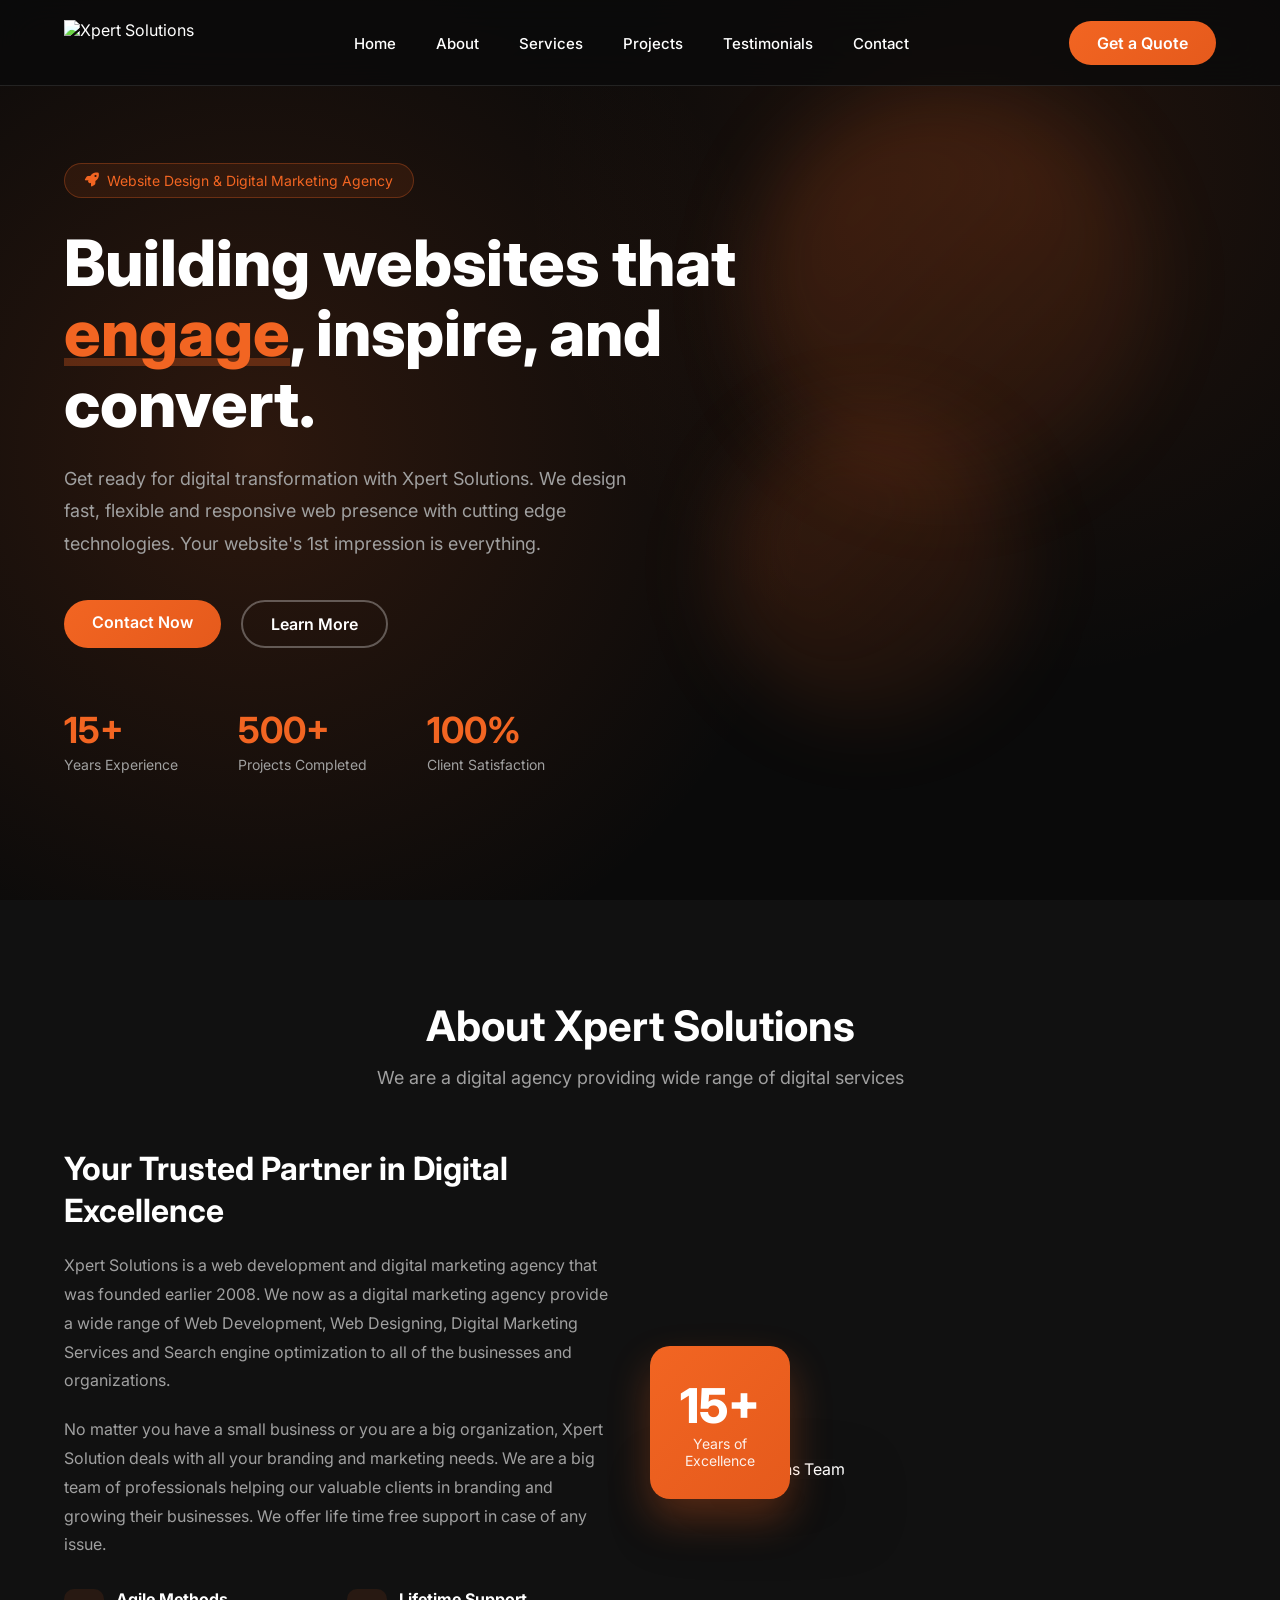
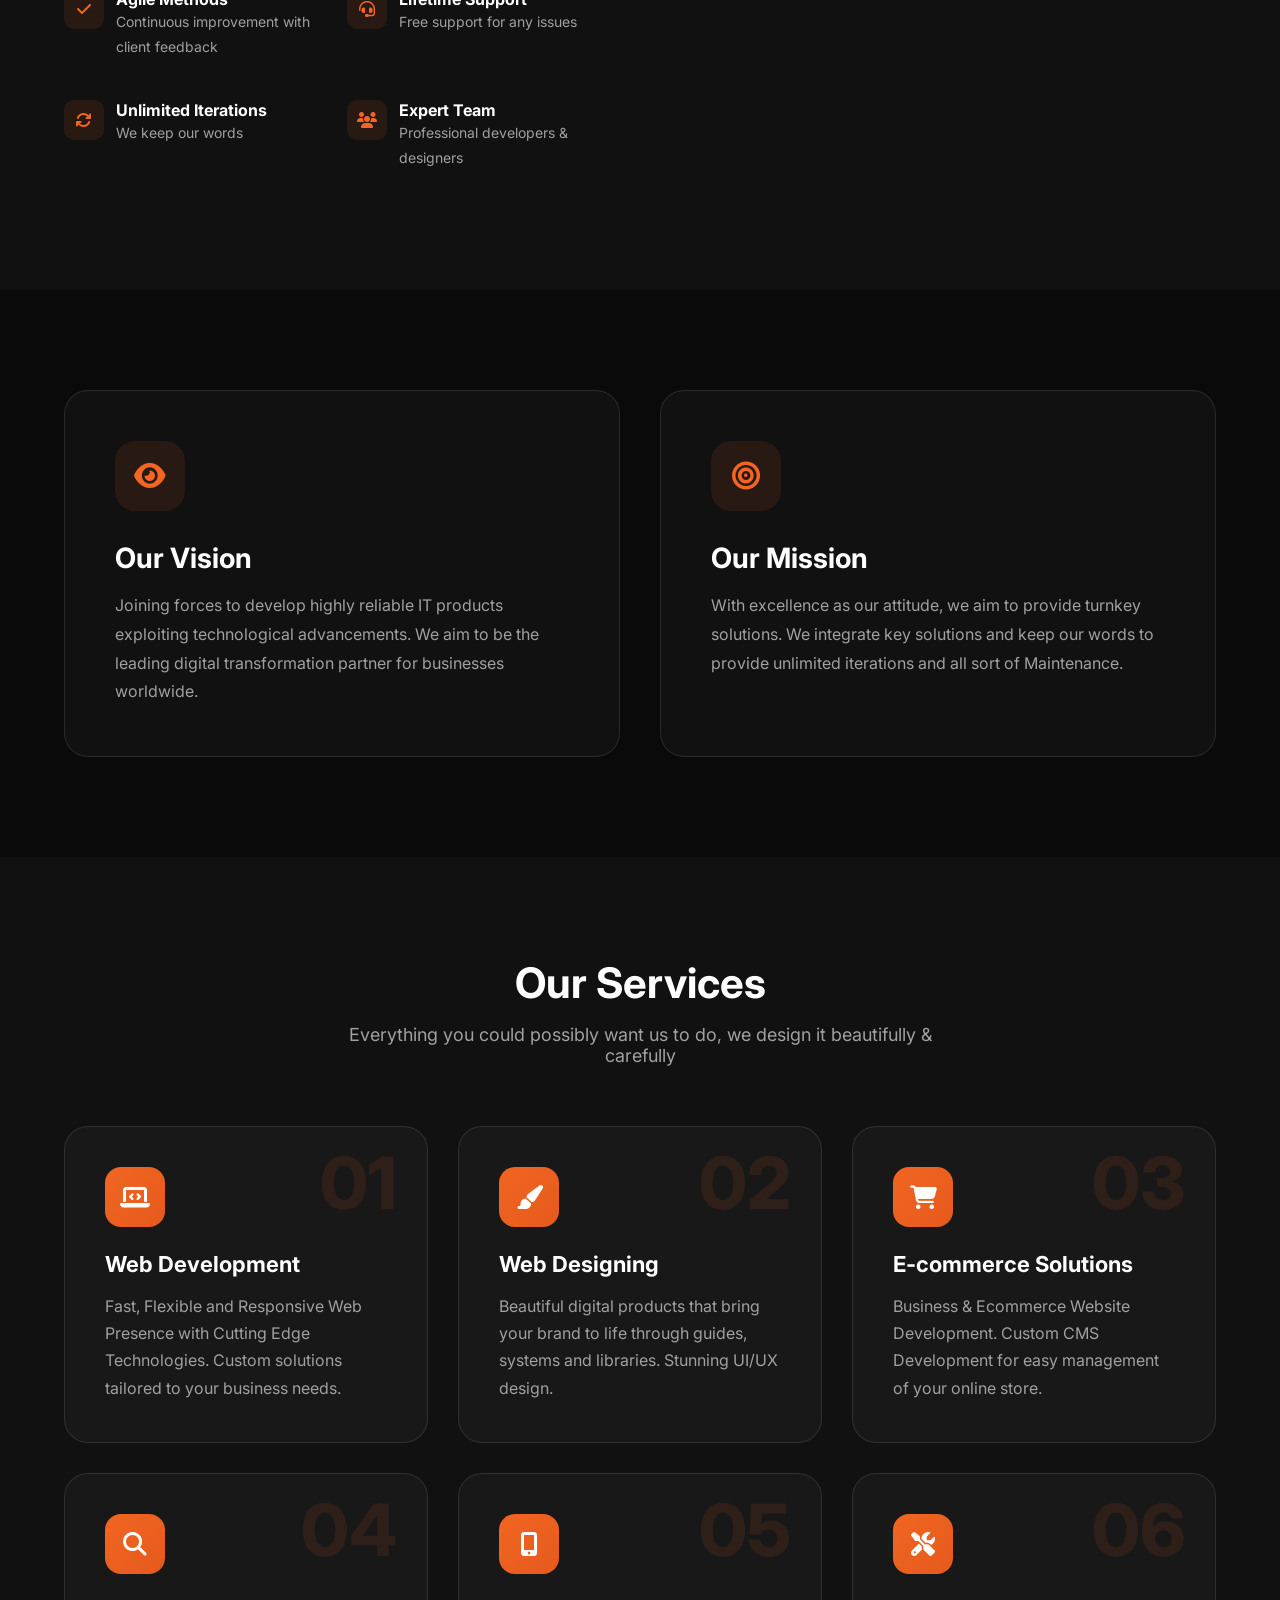
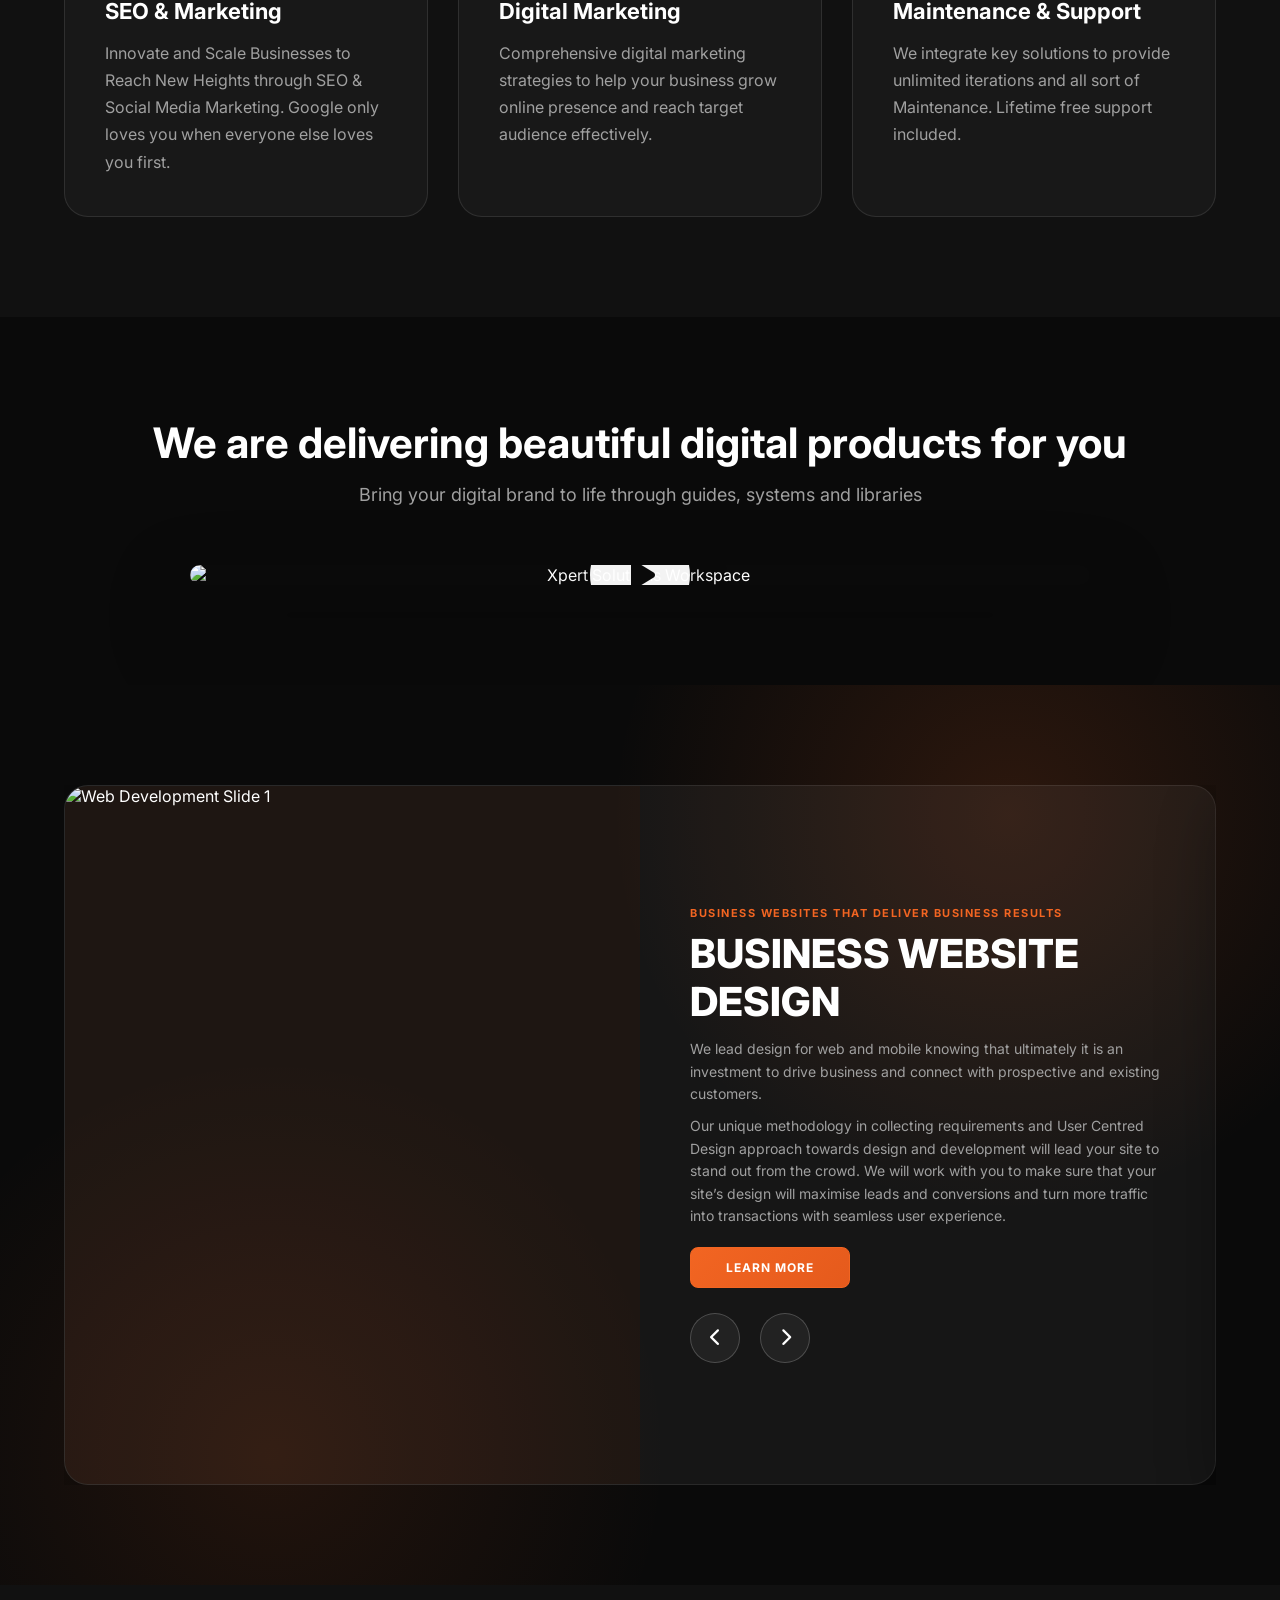
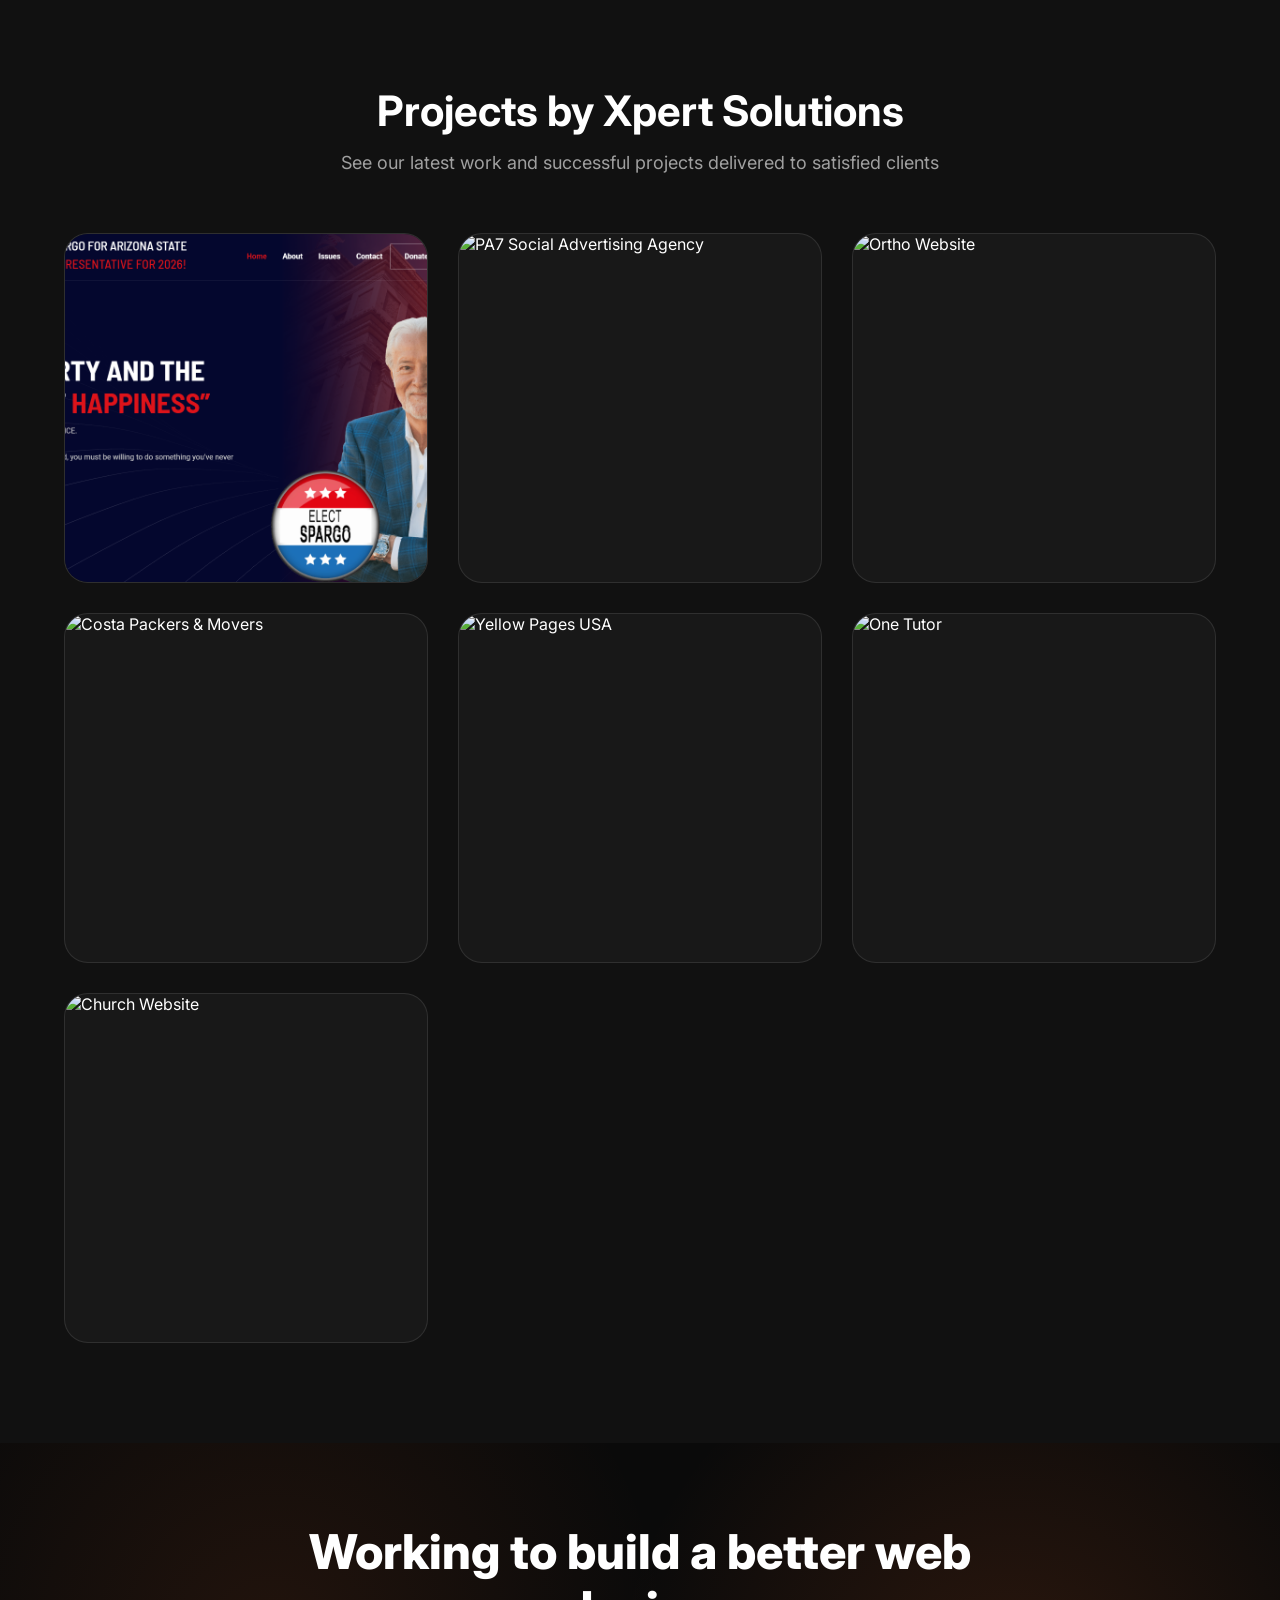
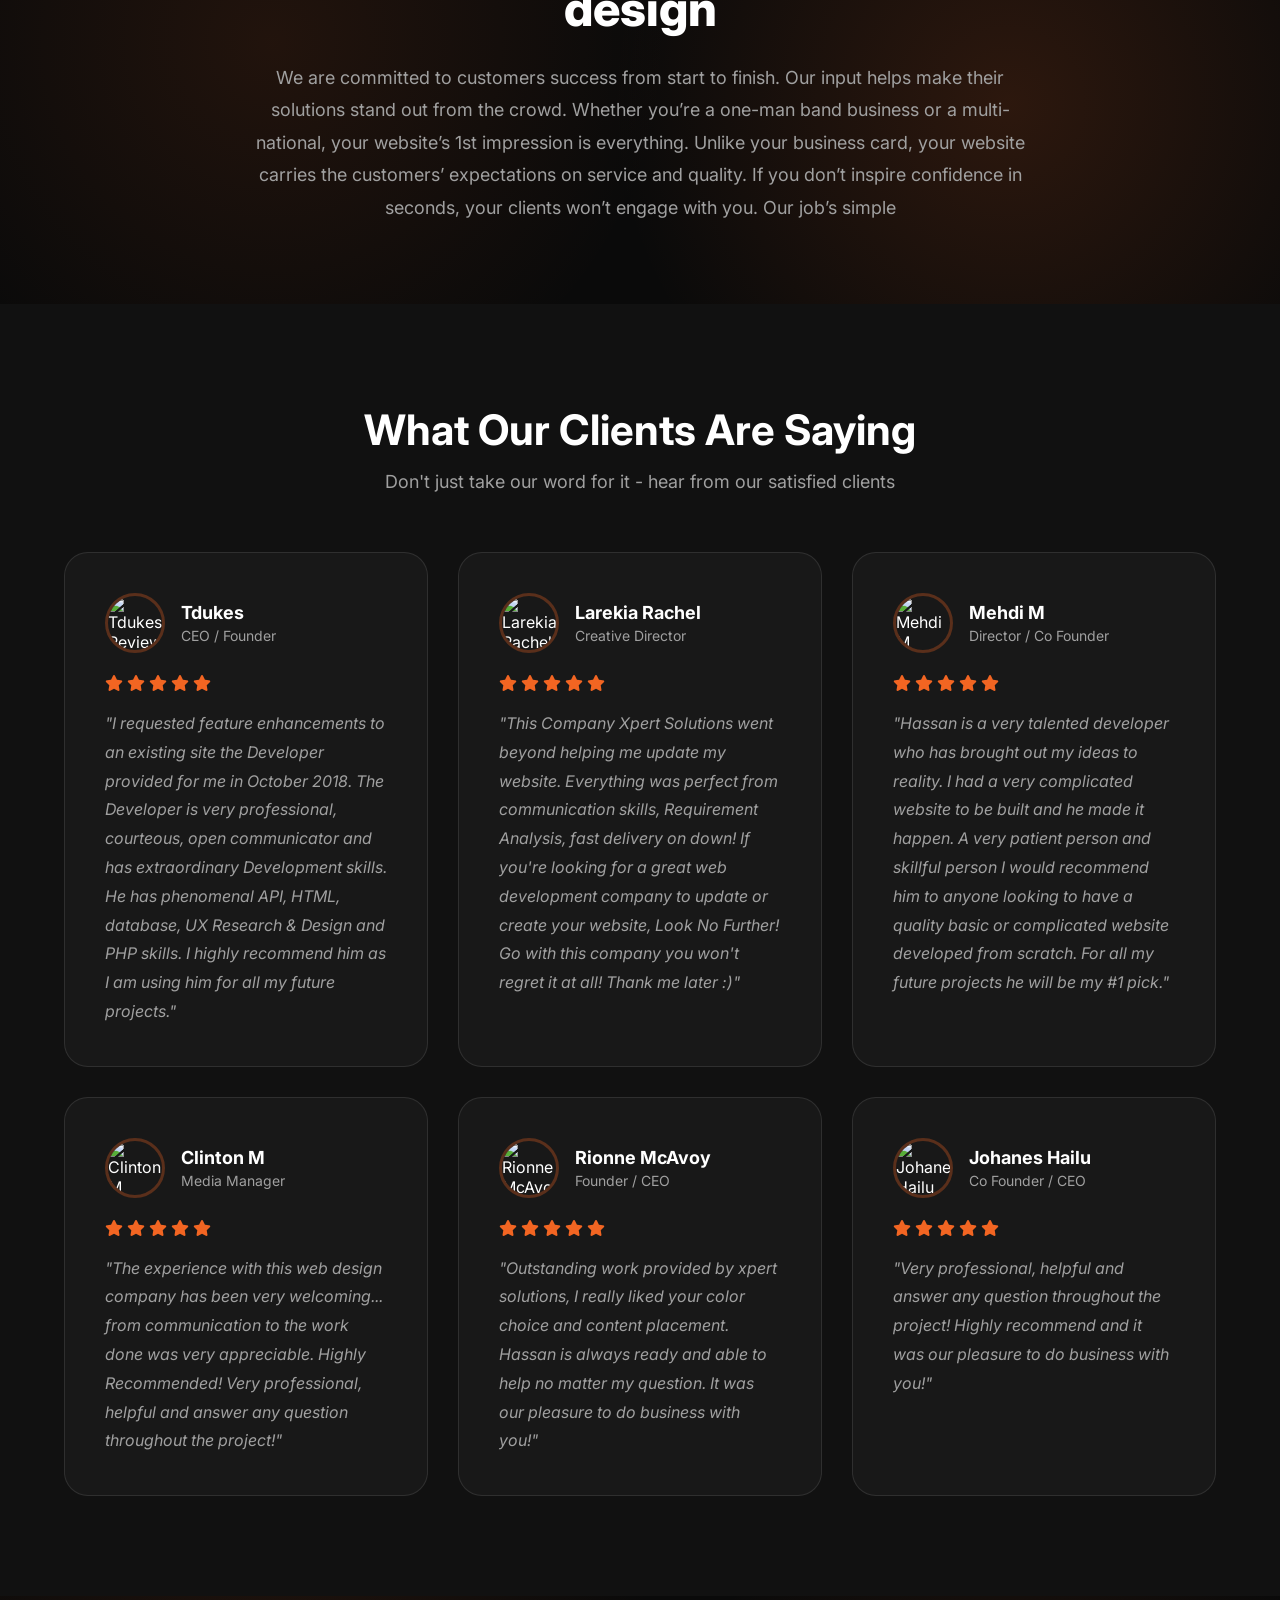
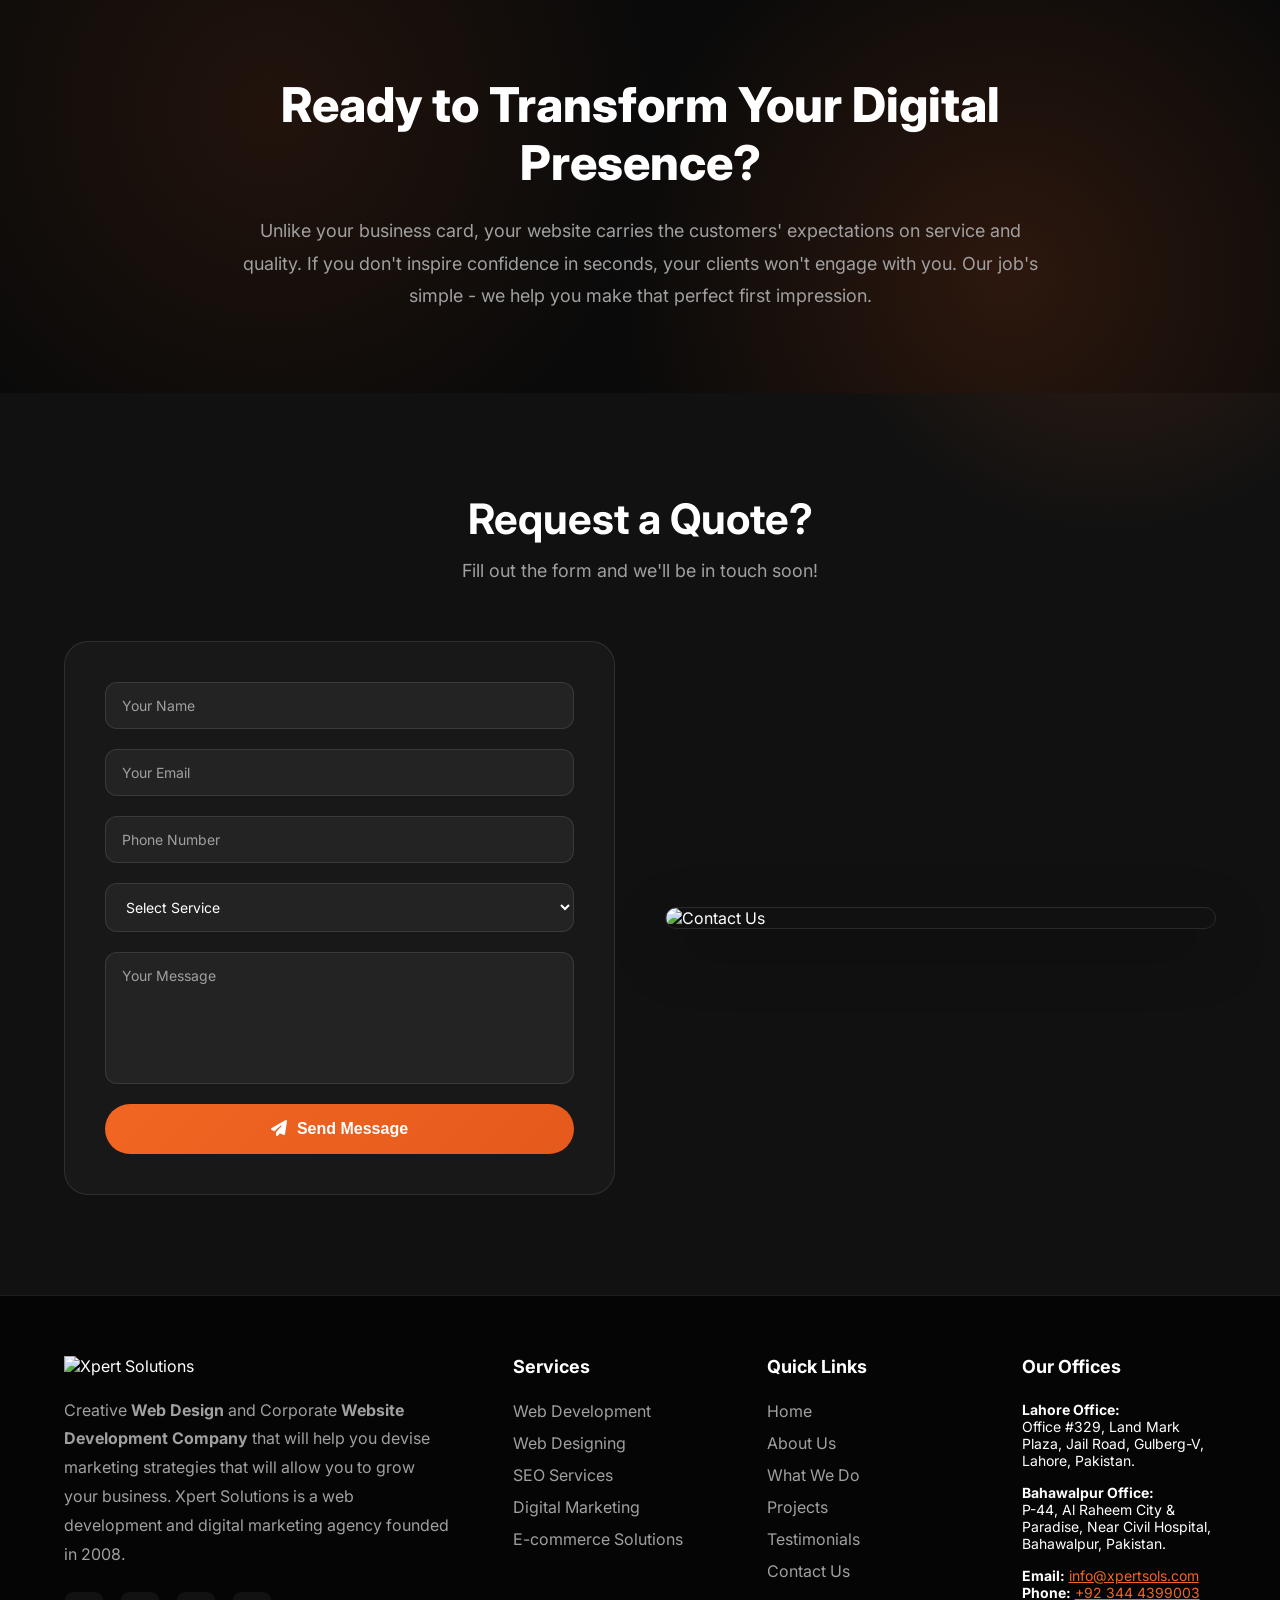
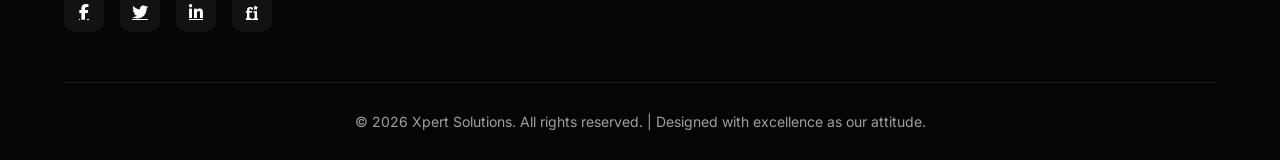
==== commit c6a92fe1: "Update services slider - fix heights, remove scrolling, add hover pause functionality" ====
--- a/index.html
+++ b/index.html
@@ -468,6 +468,17 @@
 
         <div class="projects-grid">
             <div class="project-card scroll-reveal">
+                <div class="project-image cursor-pointer" onclick="openLightbox('image/electspargo.png', 'Electspargo')">
+                    <img src="image/electspargo.png" alt="Electspargo">
+                    <div class="project-overlay">
+                        <div class="project-info cursor-pointer" onclick="event.stopPropagation(); window.open('https://electspargo.com/', '_blank')">
+                            <h3 class="project-link">Electspargo</h3>
+                            <p class="project-link">Website Development</p>
+                        </div>
+                    </div>
+                </div>
+            </div>
+            <div class="project-card scroll-reveal">
                 <div class="project-image cursor-pointer" onclick="openLightbox('https://xpertsols.com/images/PA7-Social-Advertising-Agency.jpg', 'PA7 Social Advertising Agency')">
                     <img src="https://xpertsols.com/images/PA7-Social-Advertising-Agency.jpg" alt="PA7 Social Advertising Agency">
                     <div class="project-overlay">
@@ -538,6 +549,7 @@
                     </div>
                 </div>
             </div>
+            
         </div>
 
         <!-- Lightbox Modal -->
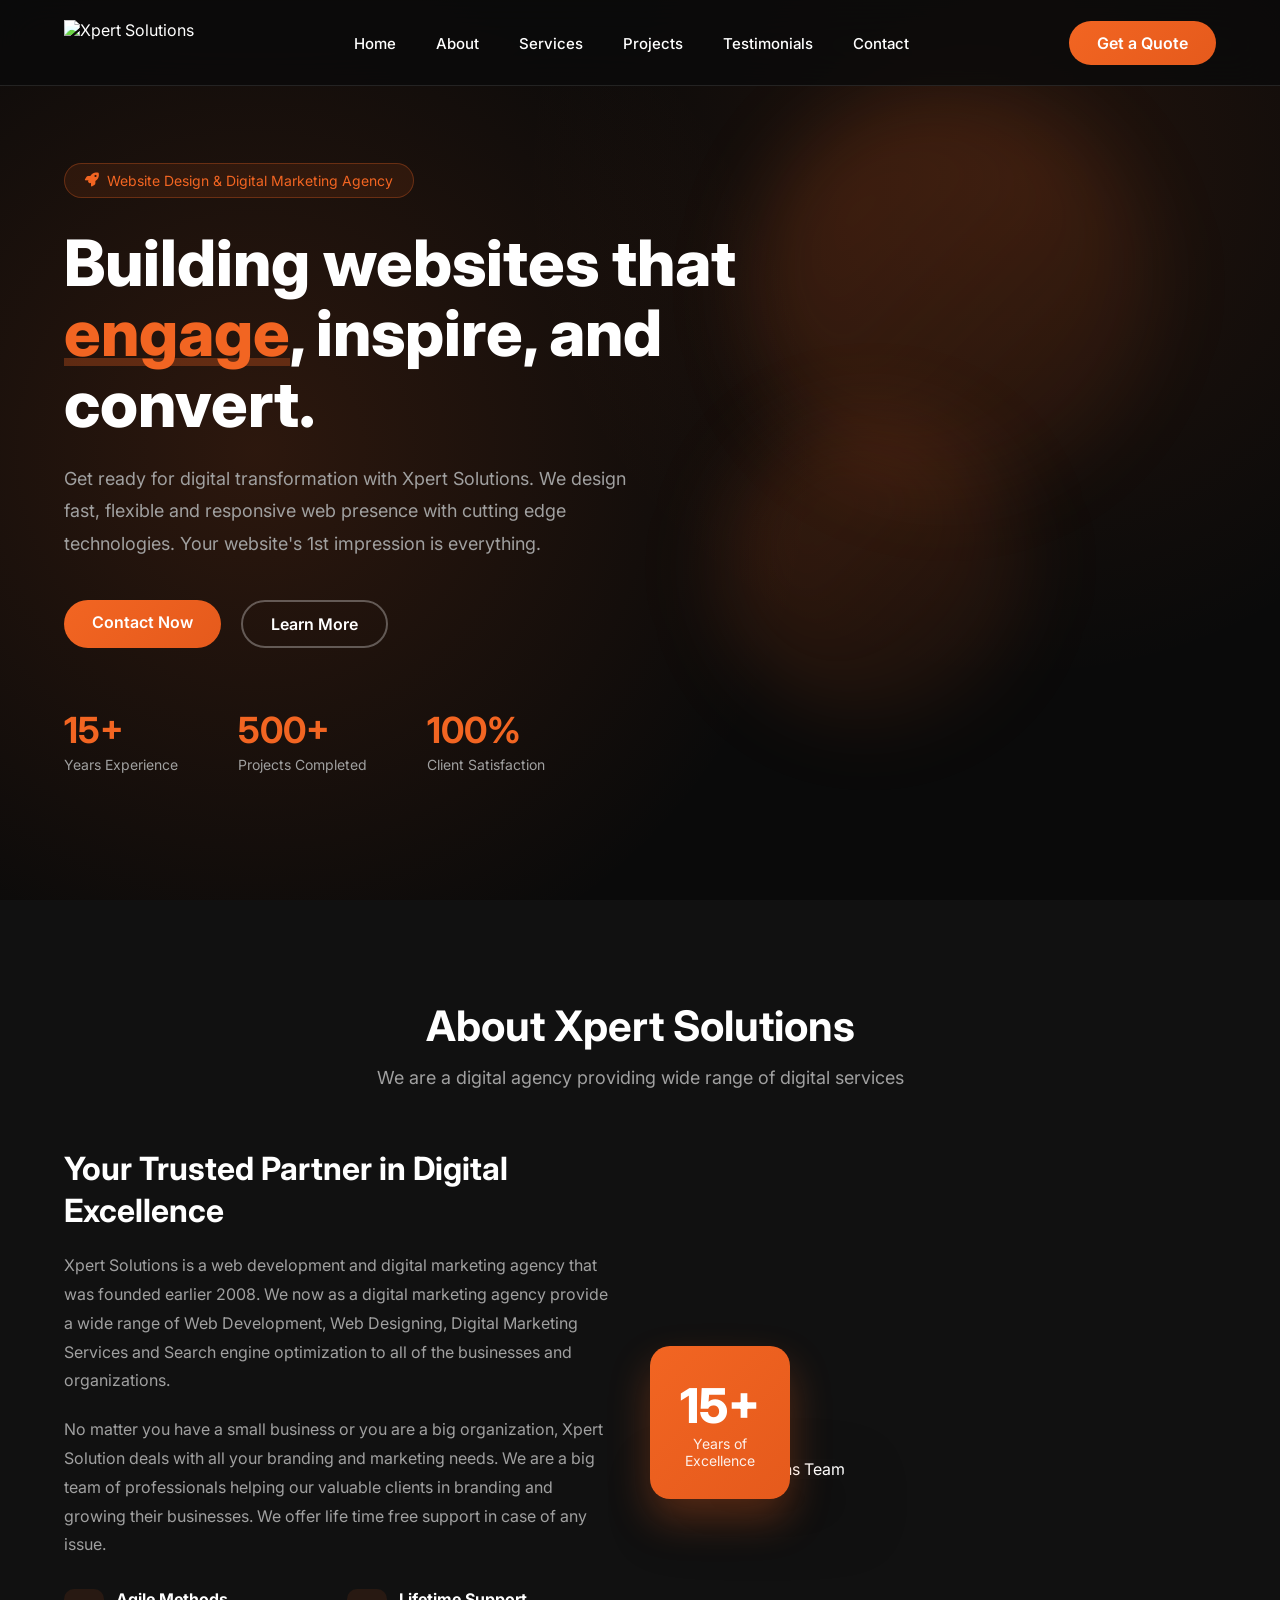
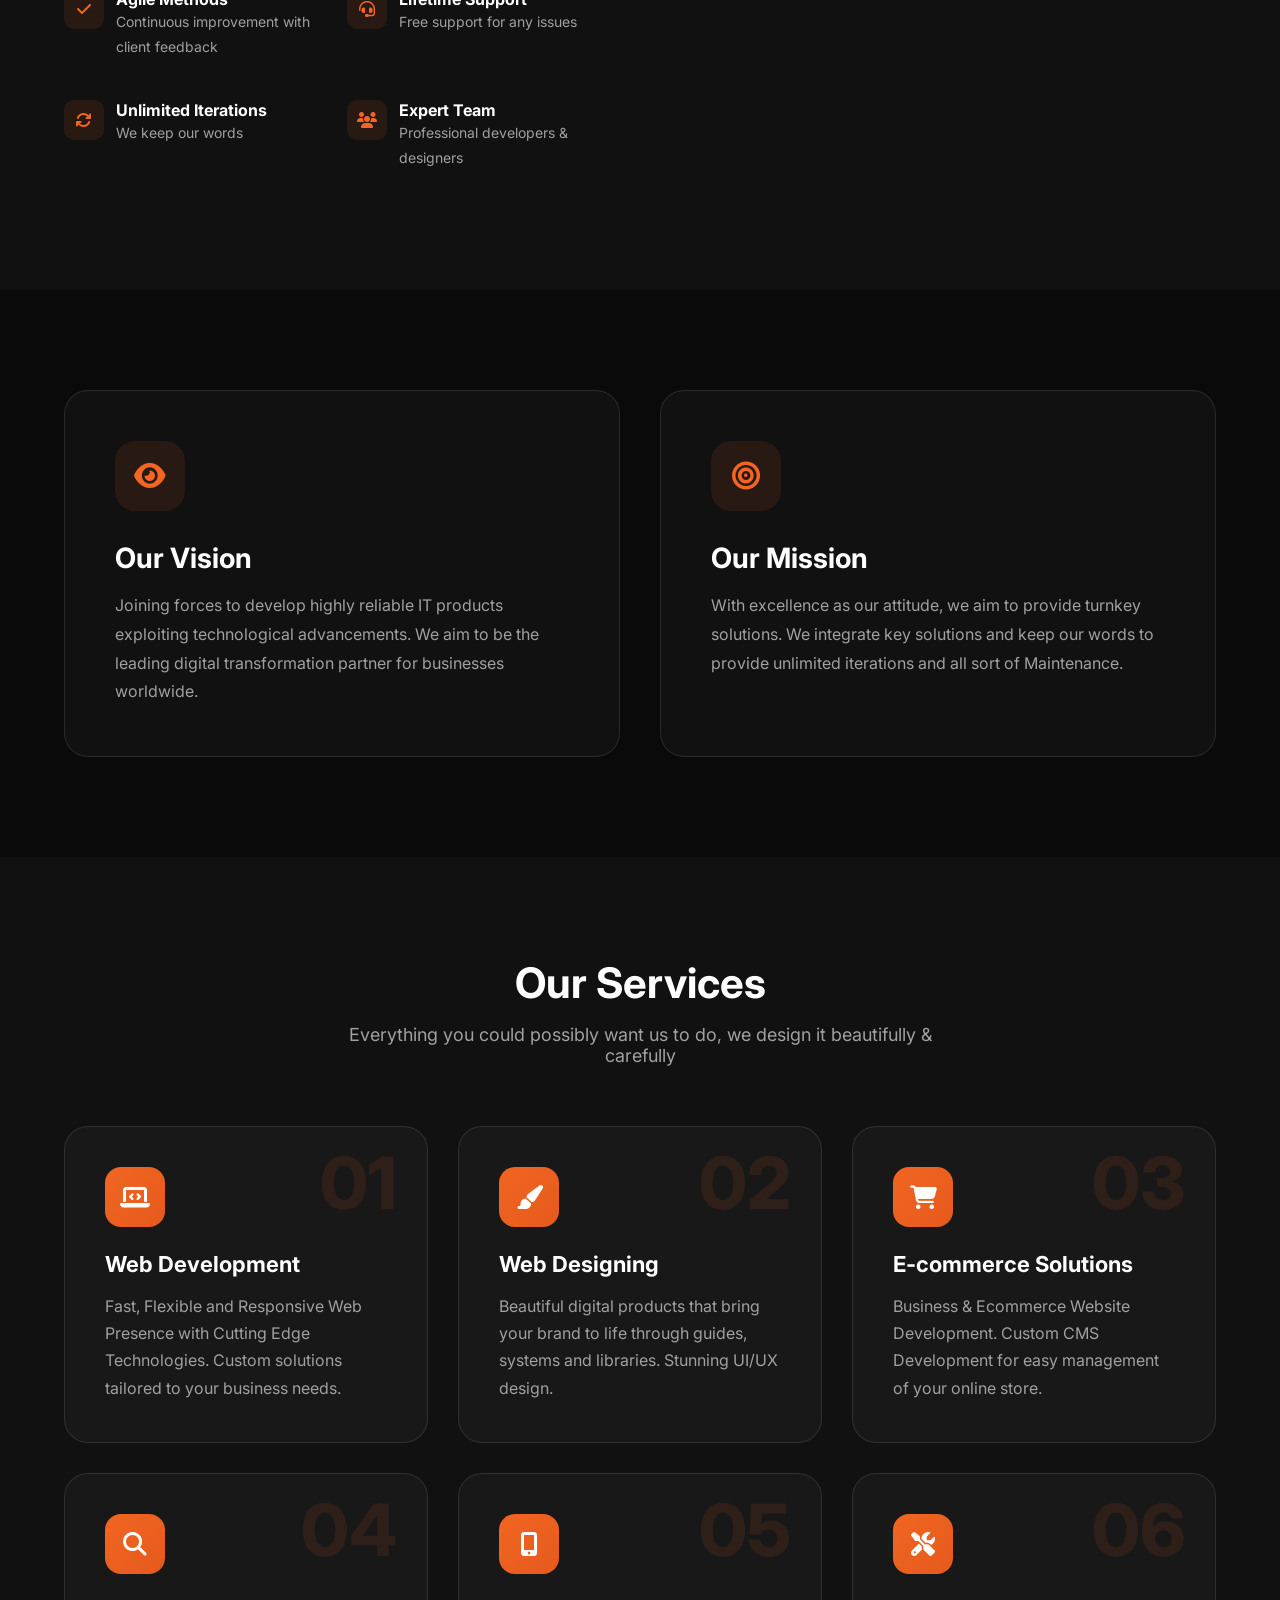
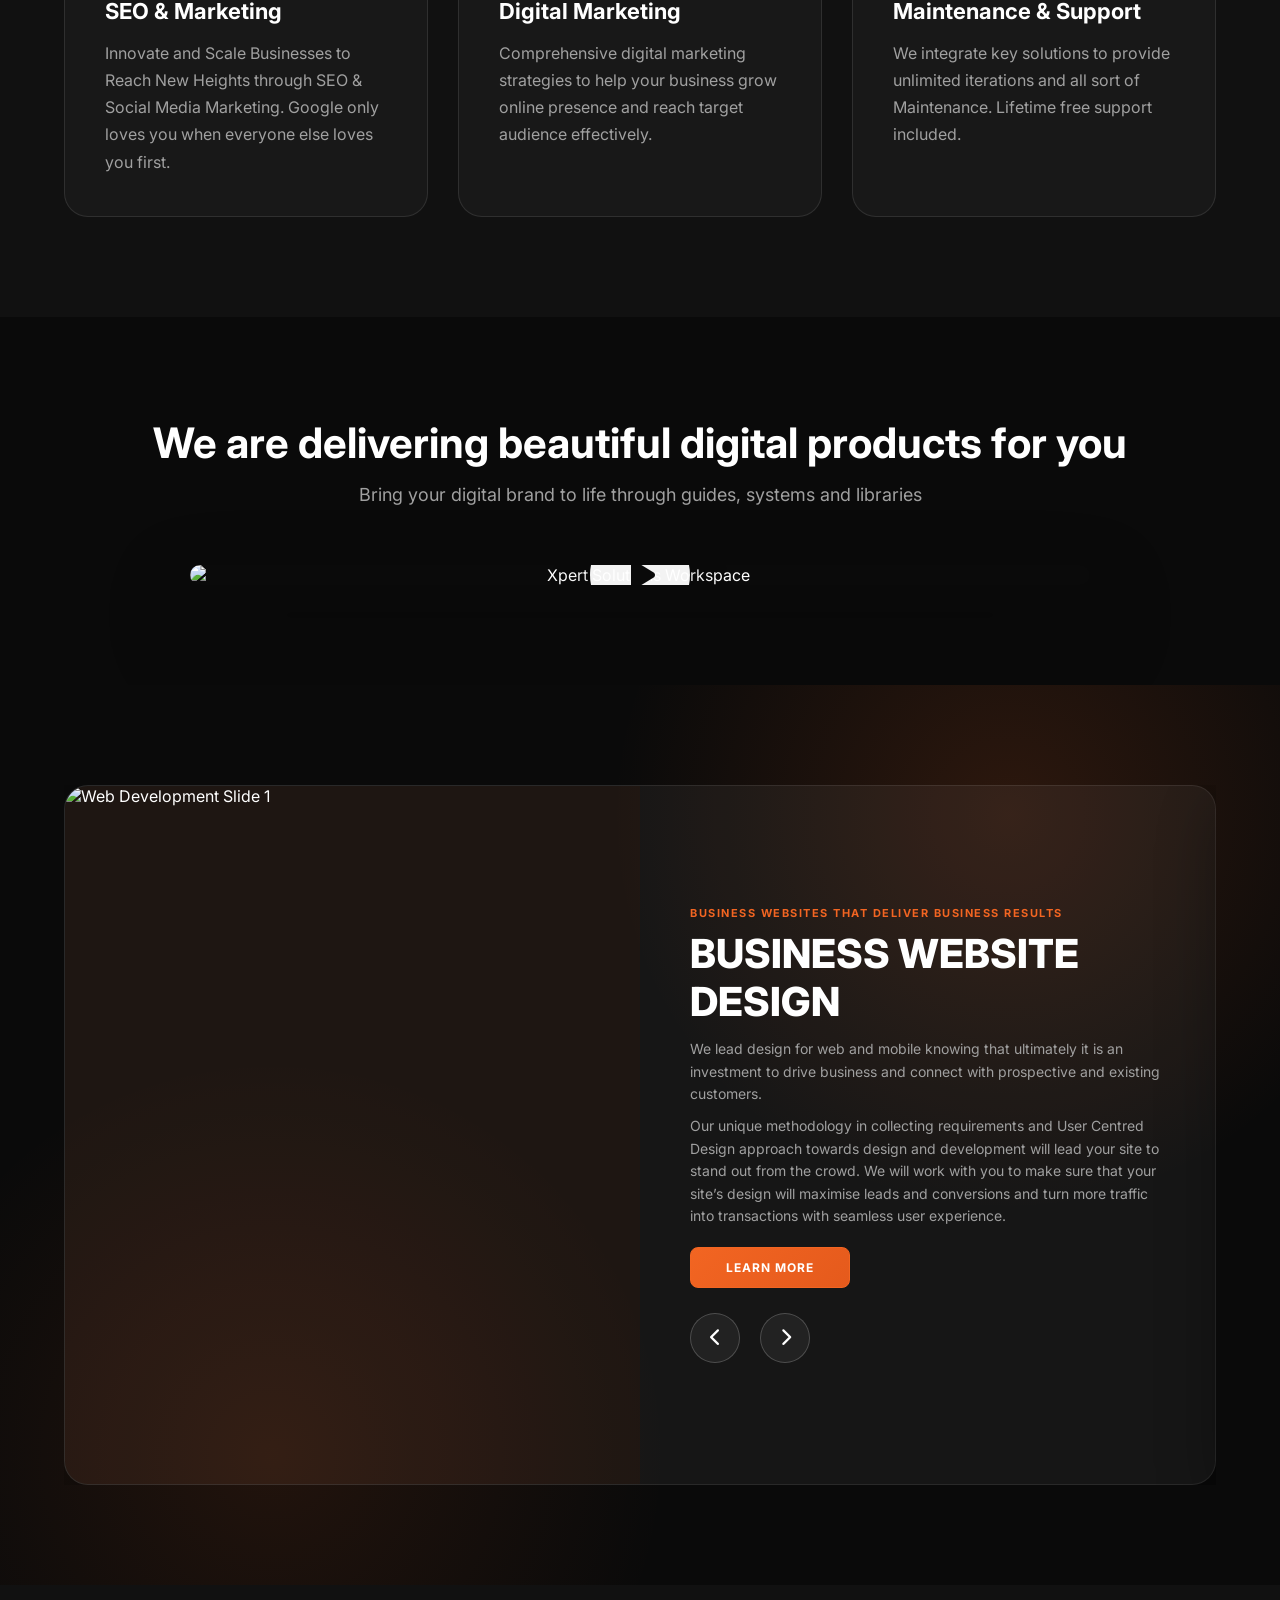
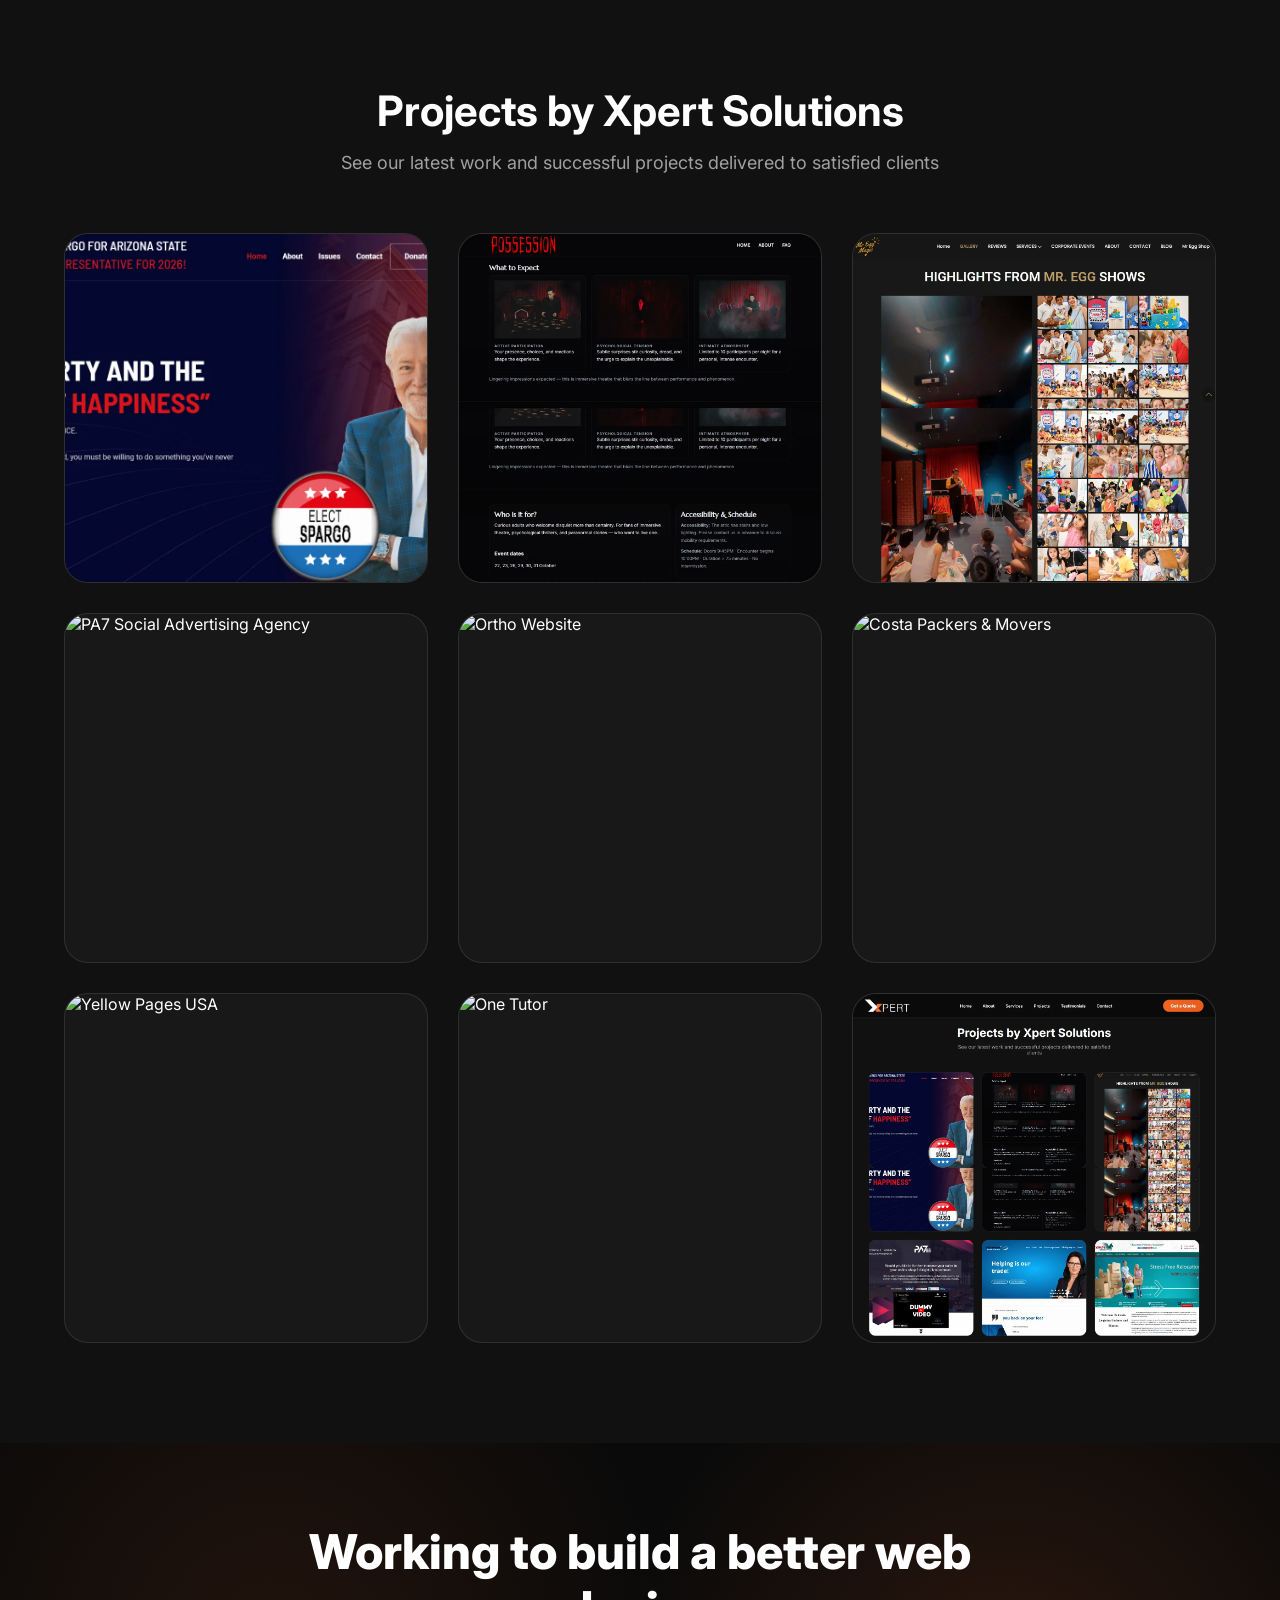
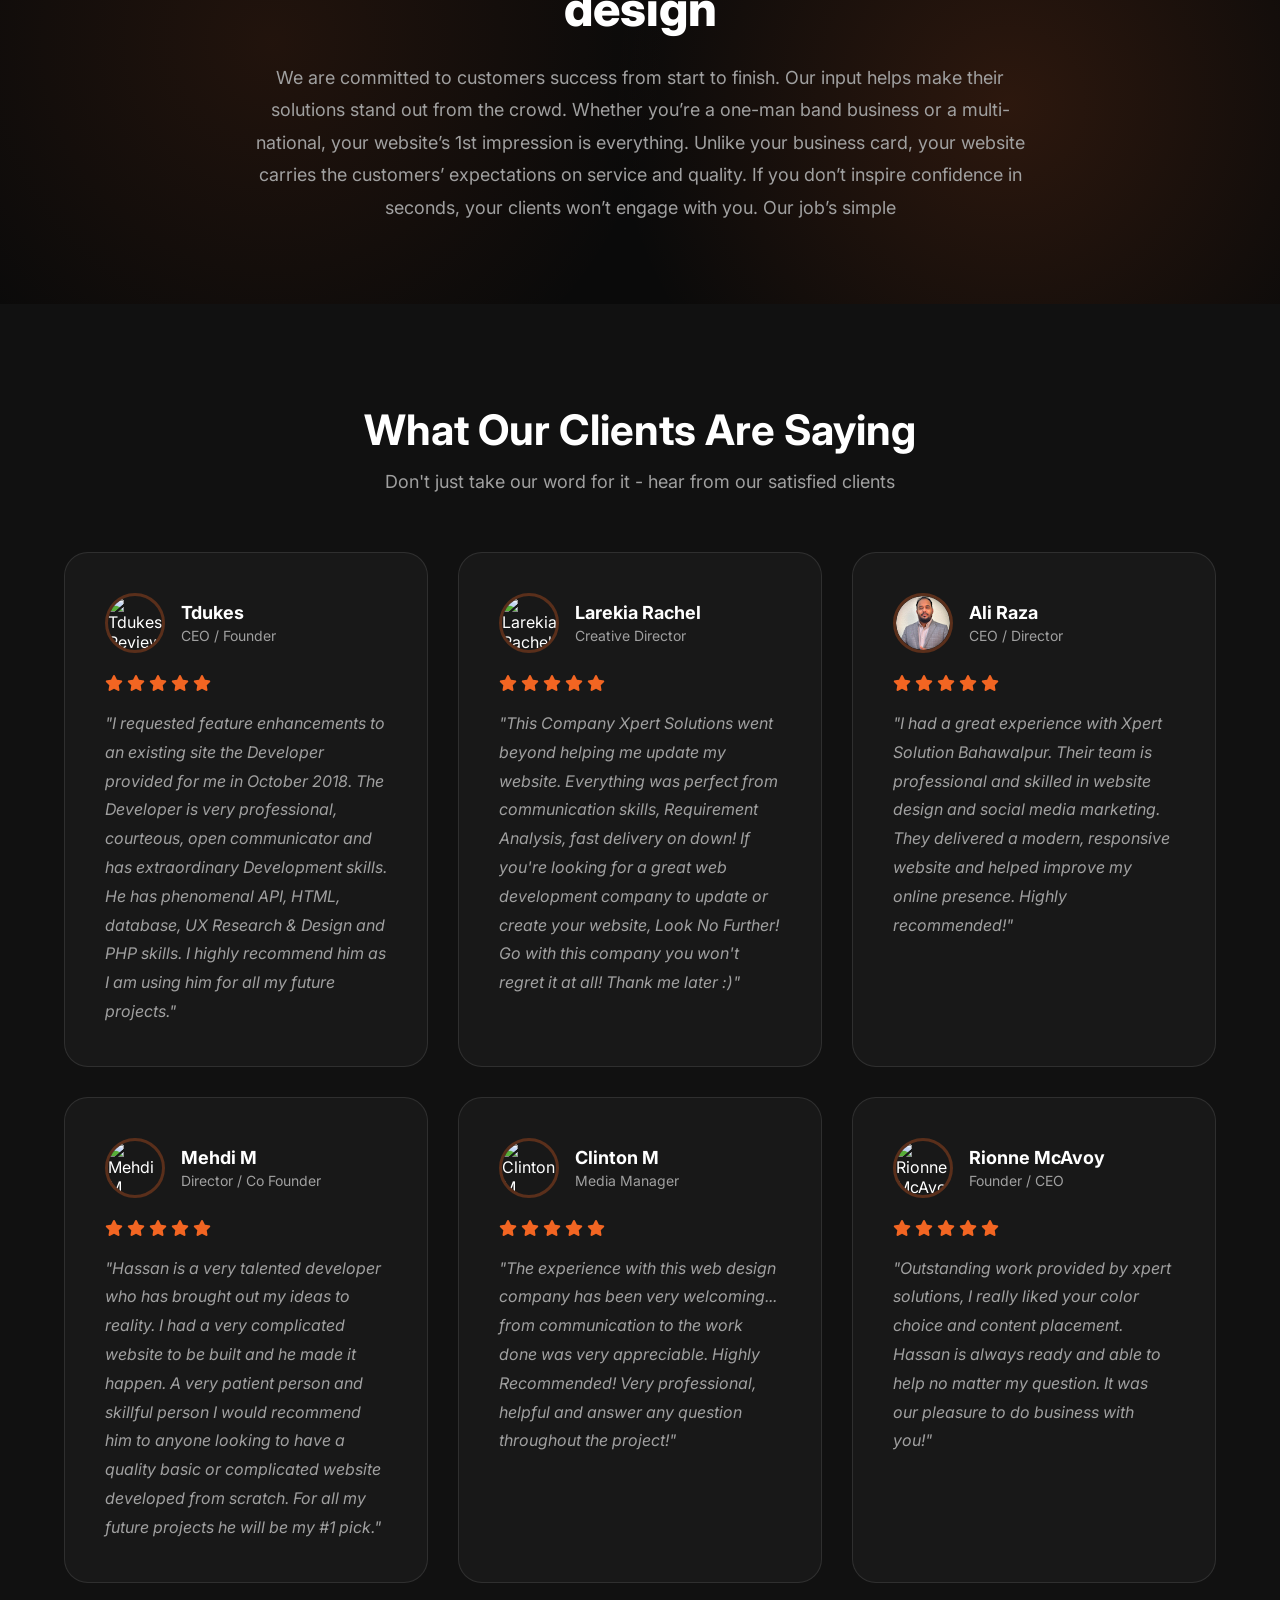
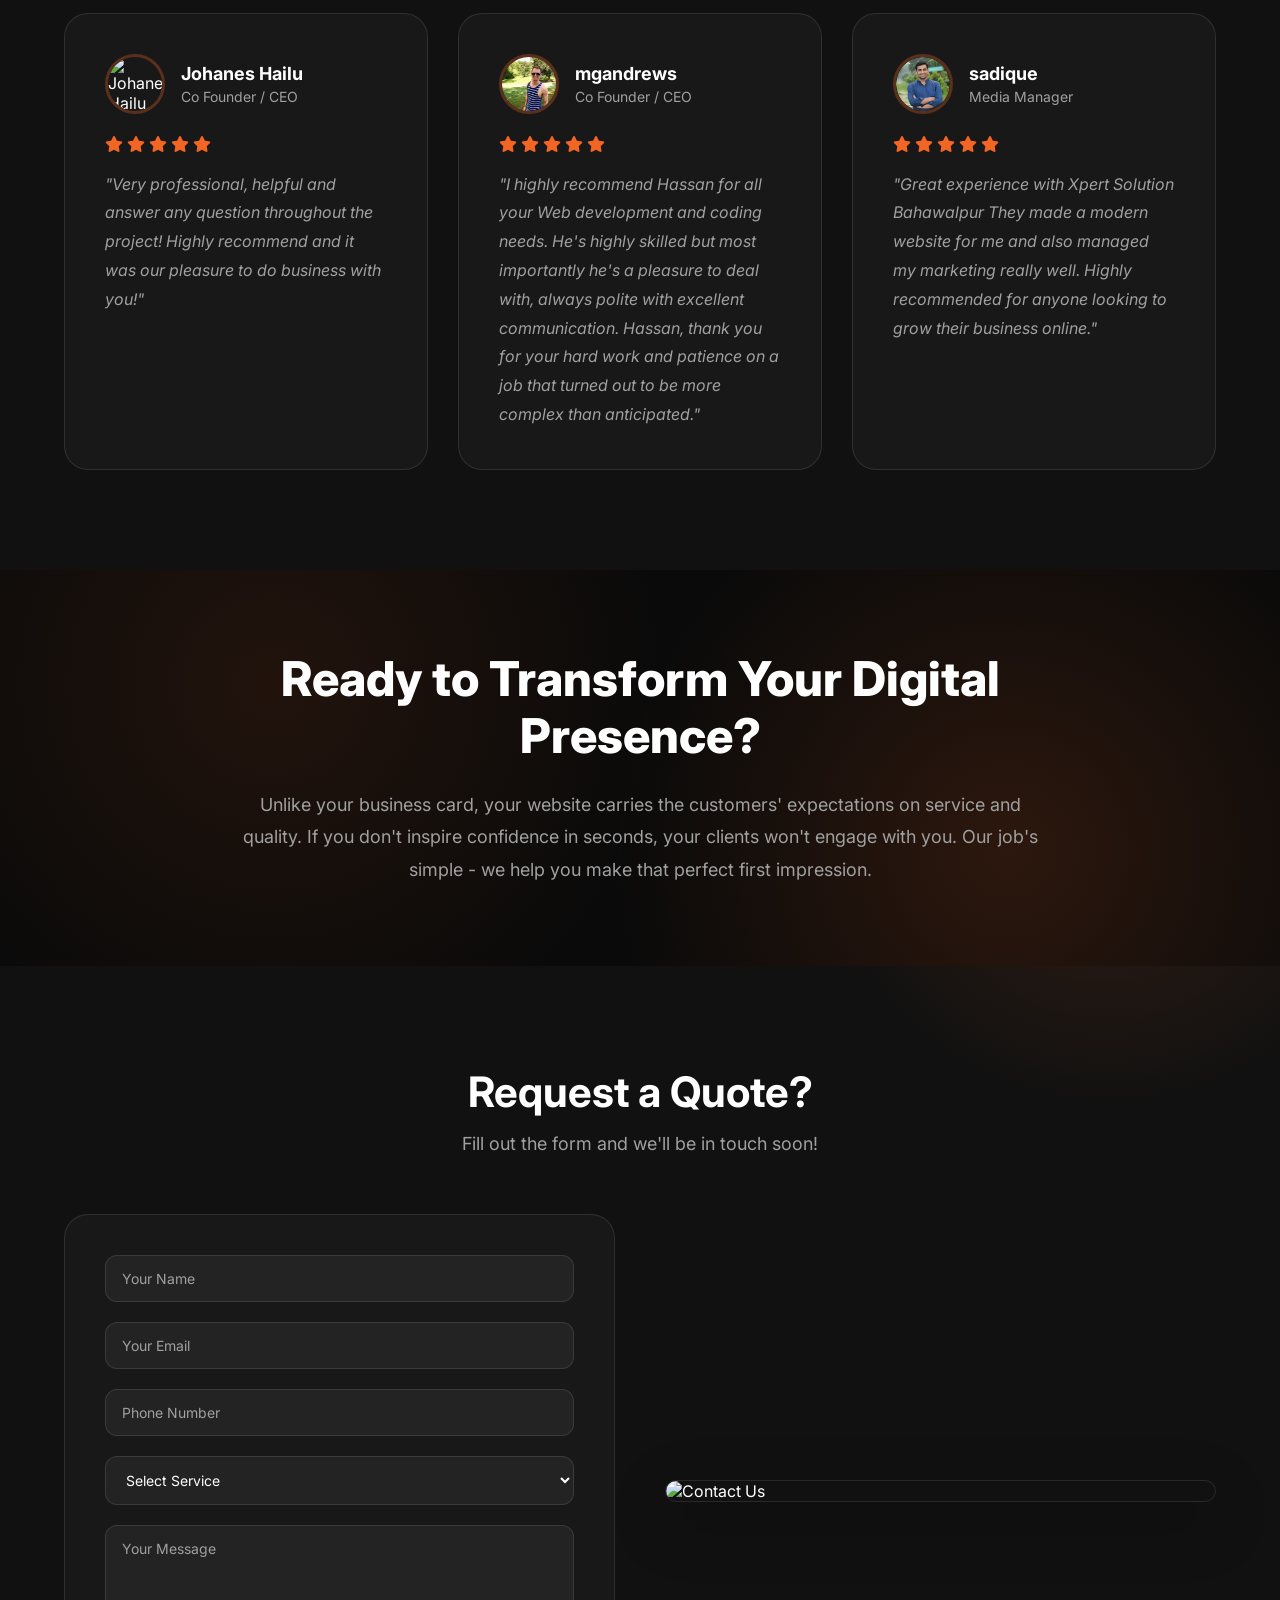
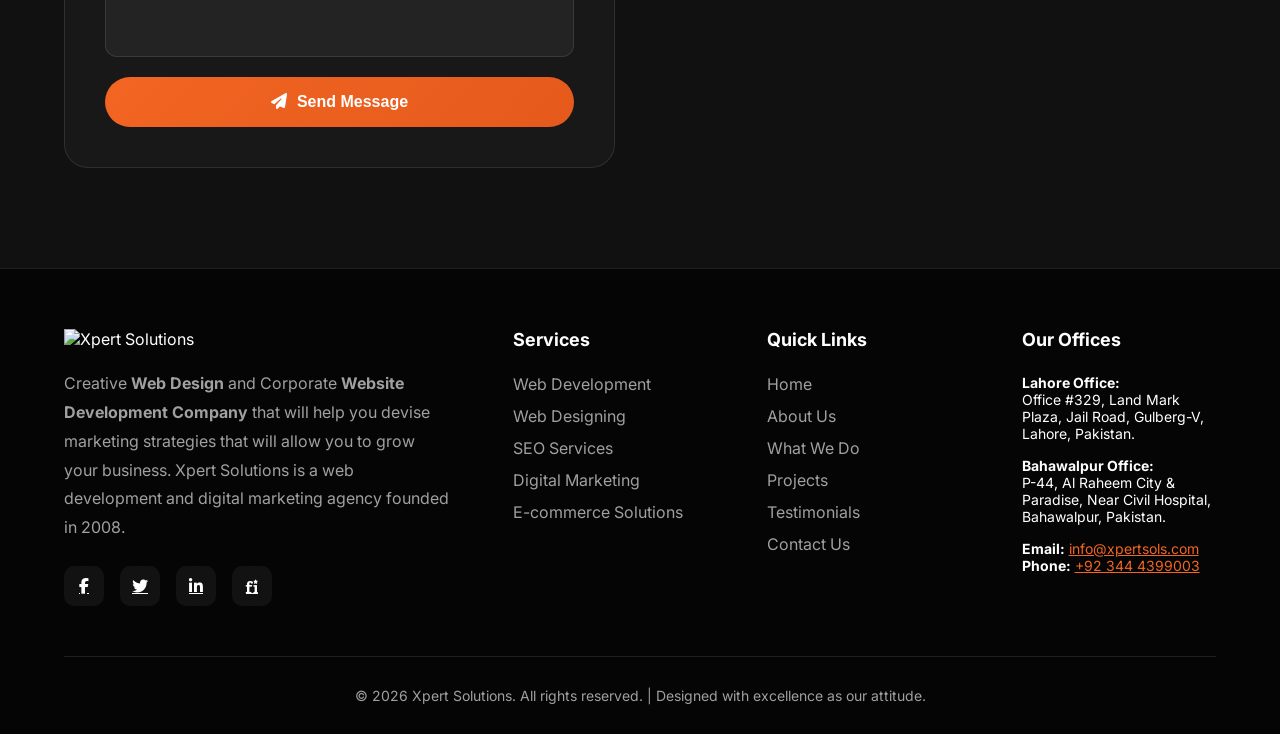
==== commit 71e5aecd: "updated files and images" ====
--- a/index.html
+++ b/index.html
@@ -468,11 +468,33 @@
 
         <div class="projects-grid">
             <div class="project-card scroll-reveal">
-                <div class="project-image cursor-pointer" onclick="openLightbox('image/electspargo.png', 'Electspargo')">
-                    <img src="image/electspargo.png" alt="Electspargo">
+                <div class="project-image cursor-pointer" onclick="openLightbox('image/electspargo.webp', 'Electspargo with xpert soultions')">
+                    <img src="image/electspargo.webp" alt="Electspargo with xpert soultions">
                     <div class="project-overlay">
                         <div class="project-info cursor-pointer" onclick="event.stopPropagation(); window.open('https://electspargo.com/', '_blank')">
                             <h3 class="project-link">Electspargo</h3>
+                            <p class="project-link">Website Development</p>
+                        </div>
+                    </div>
+                </div>
+            </div>
+            <div class="project-card scroll-reveal">
+                <div class="project-image cursor-pointer" onclick="openLightbox('image/possesssionwithxpertsolutions.webp', 'possesssion with xpert soultions')">
+                    <img src="image/possesssionwithxpertsolutions.webp" alt="possesssion with xpert soultions">
+                    <div class="project-overlay">
+                        <div class="project-info cursor-pointer" onclick="event.stopPropagation(); window.open('https://possession.sg/', '_blank')">
+                            <h3 class="project-link">possession</h3>
+                            <p class="project-link">Website Development</p>
+                        </div>
+                    </div>
+                </div>
+            </div>
+            <div class="project-card scroll-reveal">
+                <div class="project-image cursor-pointer" onclick="openLightbox('image/mreggmagicwithxpert.webp', 'Mregg Magic with Xpert Solution')">
+                    <img src="image/mreggmagicwithxpert.webp" alt="Mregg Magic with Xpert Solution">
+                    <div class="project-overlay">
+                        <div class="project-info cursor-pointer" onclick="event.stopPropagation(); window.open('https://mreggmagic.com/', '_blank')">
+                            <h3 class="project-link">Mregg Magic</h3>
                             <p class="project-link">Website Development</p>
                         </div>
                     </div>
@@ -539,11 +561,11 @@
             </div>
 
             <div class="project-card scroll-reveal">
-                <div class="project-image cursor-pointer" onclick="openLightbox('https://xpertsols.com/images/church.jpg', 'Xpert Solutions')">
-                    <img src="https://xpertsols.com/images/church.jpg" alt="Church Website">
+                <div class="project-image cursor-pointer" onclick="openLightbox('image/XpertSolutions.webp', 'Xpert Solutions')">
+                    <img src="image/XpertSolutions.webp" alt="Xpert Solutions">
                     <div class="project-overlay">
                         <div class="project-info cursor-pointer" onclick="event.stopPropagation(); window.open('https://xpertsols.com/', '_blank')">
-                            <h3 class="project-link">Church Website</h3>
+                            <h3 class="project-link">Xpert Solutions</h3>
                             <p class="project-link">Website Design</p>
                         </div>
                     </div>
@@ -613,6 +635,23 @@
                 </div>
                 <p class="testimonial-text">"This Company Xpert Solutions went beyond helping me update my website. Everything was perfect from communication skills, Requirement Analysis, fast delivery on down! If you're looking for a great web development company to update or create your website, Look No Further! Go with this company you won't regret it at all! Thank me later :)"</p>
             </div>
+            <div class="testimonial-card scroll-reveal">
+                <div class="testimonial-header">
+                    <img src="image/aliraza.png" alt="Ali Raza" class="testimonial-avatar">
+                    <div class="testimonial-info">
+                        <h4>Ali Raza</h4>
+                        <p>CEO / Director</p>
+                    </div>
+                </div>
+                <div class="stars">
+                    <i class="fas fa-star"></i>
+                    <i class="fas fa-star"></i>
+                    <i class="fas fa-star"></i>
+                    <i class="fas fa-star"></i>
+                    <i class="fas fa-star"></i>
+                </div>
+                <p class="testimonial-text">"I had a great experience with Xpert Solution Bahawalpur. Their team is professional and skilled in website design and social media marketing. They delivered a modern, responsive website and helped improve my online presence. Highly recommended!"</p>
+            </div>
 
             <div class="testimonial-card scroll-reveal">
                 <div class="testimonial-header">
@@ -684,6 +723,40 @@
                     <i class="fas fa-star"></i>
                 </div>
                 <p class="testimonial-text">"Very professional, helpful and answer any question throughout the project! Highly recommend and it was our pleasure to do business with you!"</p>
+            </div>
+            <div class="testimonial-card scroll-reveal">
+                <div class="testimonial-header">
+                    <img src="image/founder.webp" alt="mgandrews" class="testimonial-avatar">
+                    <div class="testimonial-info">
+                        <h4>mgandrews</h4>
+                        <p>Co Founder / CEO</p>
+                    </div>
+                </div>
+                <div class="stars">
+                    <i class="fas fa-star"></i>
+                    <i class="fas fa-star"></i>
+                    <i class="fas fa-star"></i>
+                    <i class="fas fa-star"></i>
+                    <i class="fas fa-star"></i>
+                </div>
+                <p class="testimonial-text">"I highly recommend Hassan for all your Web development and coding needs. He's highly skilled but most importantly he's a pleasure to deal with, always polite with excellent communication. Hassan, thank you for your hard work and patience on a job that turned out to be more complex than anticipated."</p>
+            </div>
+            <div class="testimonial-card scroll-reveal">
+                <div class="testimonial-header">
+                    <img src="image/sadique.png" alt="sadique" class="testimonial-avatar">
+                    <div class="testimonial-info">
+                        <h4>sadique</h4>
+                        <p>Media Manager</p>
+                    </div>
+                </div>
+                <div class="stars">
+                    <i class="fas fa-star"></i>
+                    <i class="fas fa-star"></i>
+                    <i class="fas fa-star"></i>
+                    <i class="fas fa-star"></i>
+                    <i class="fas fa-star"></i>
+                </div>
+                <p class="testimonial-text">"Great experience with Xpert Solution Bahawalpur They made a modern website for me and also managed my marketing really well. Highly recommended for anyone looking to grow their business online."</p>
             </div>
         </div>
     </section>
